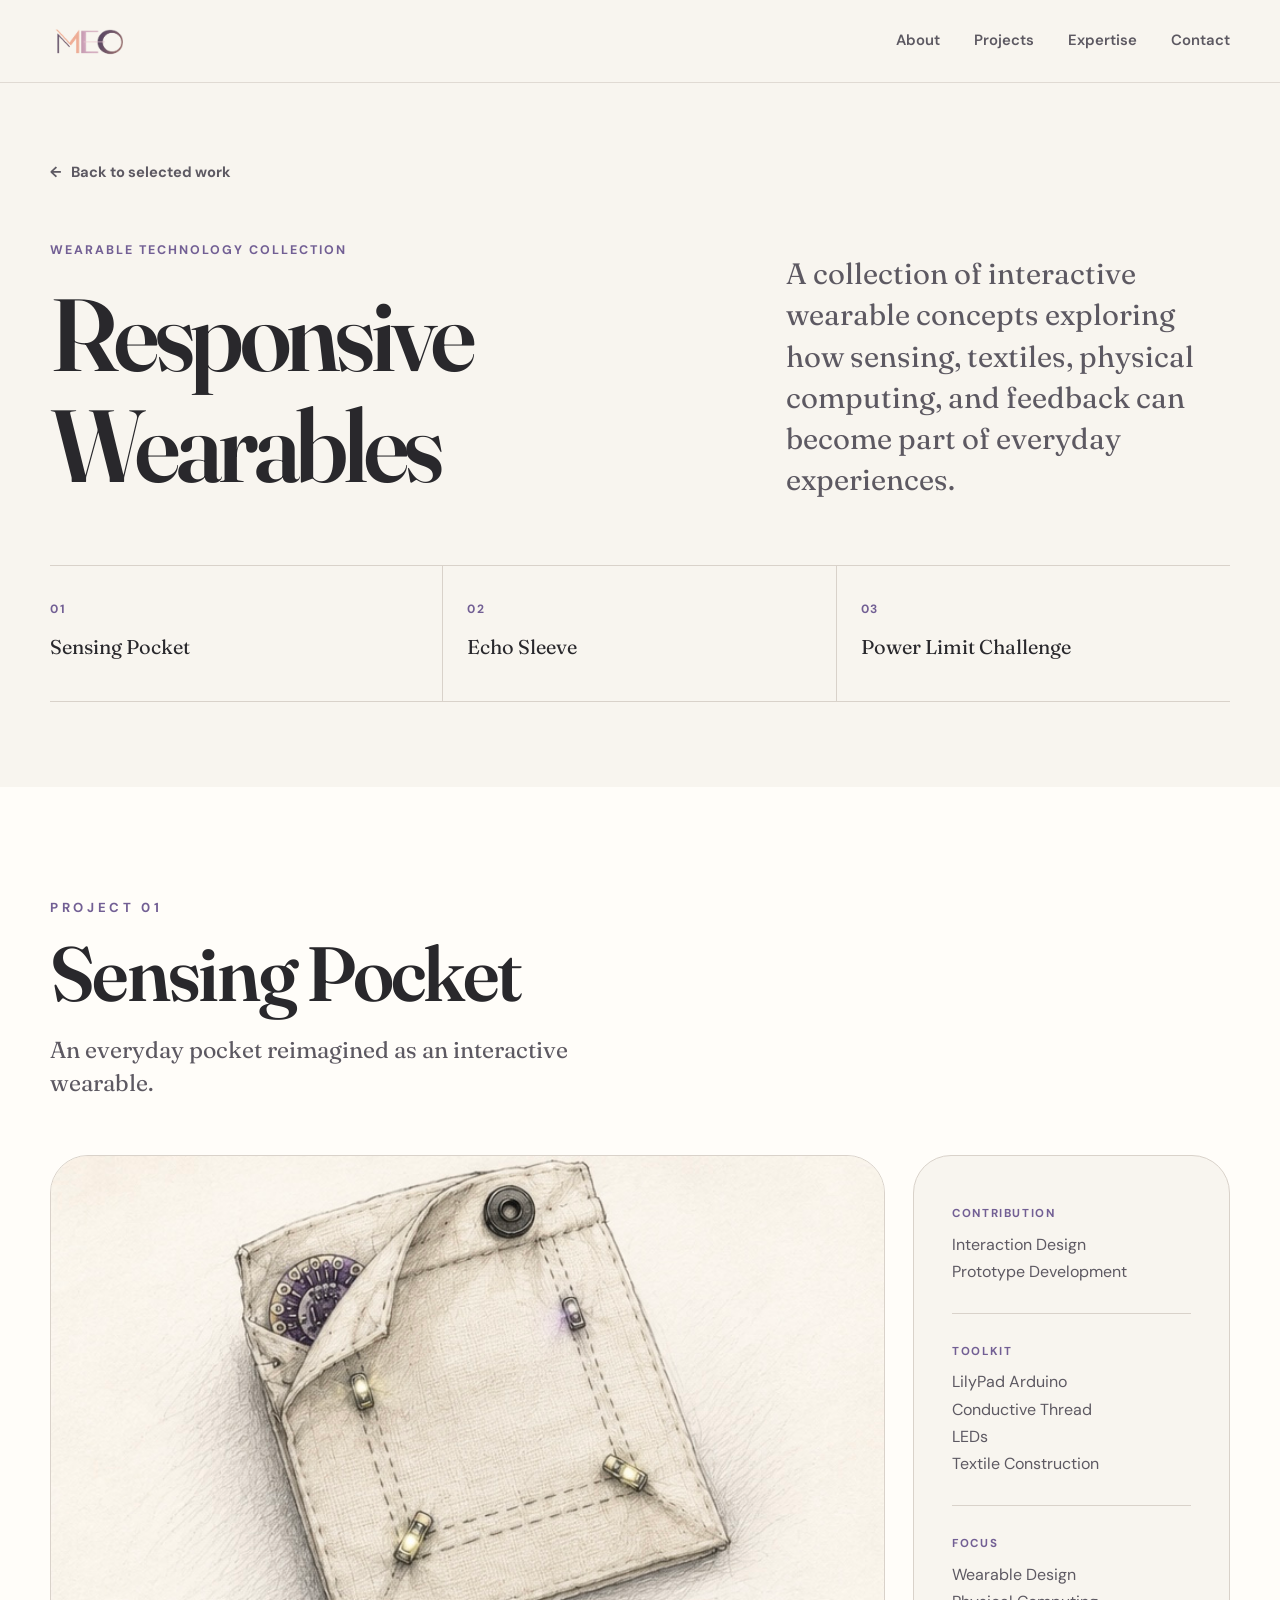
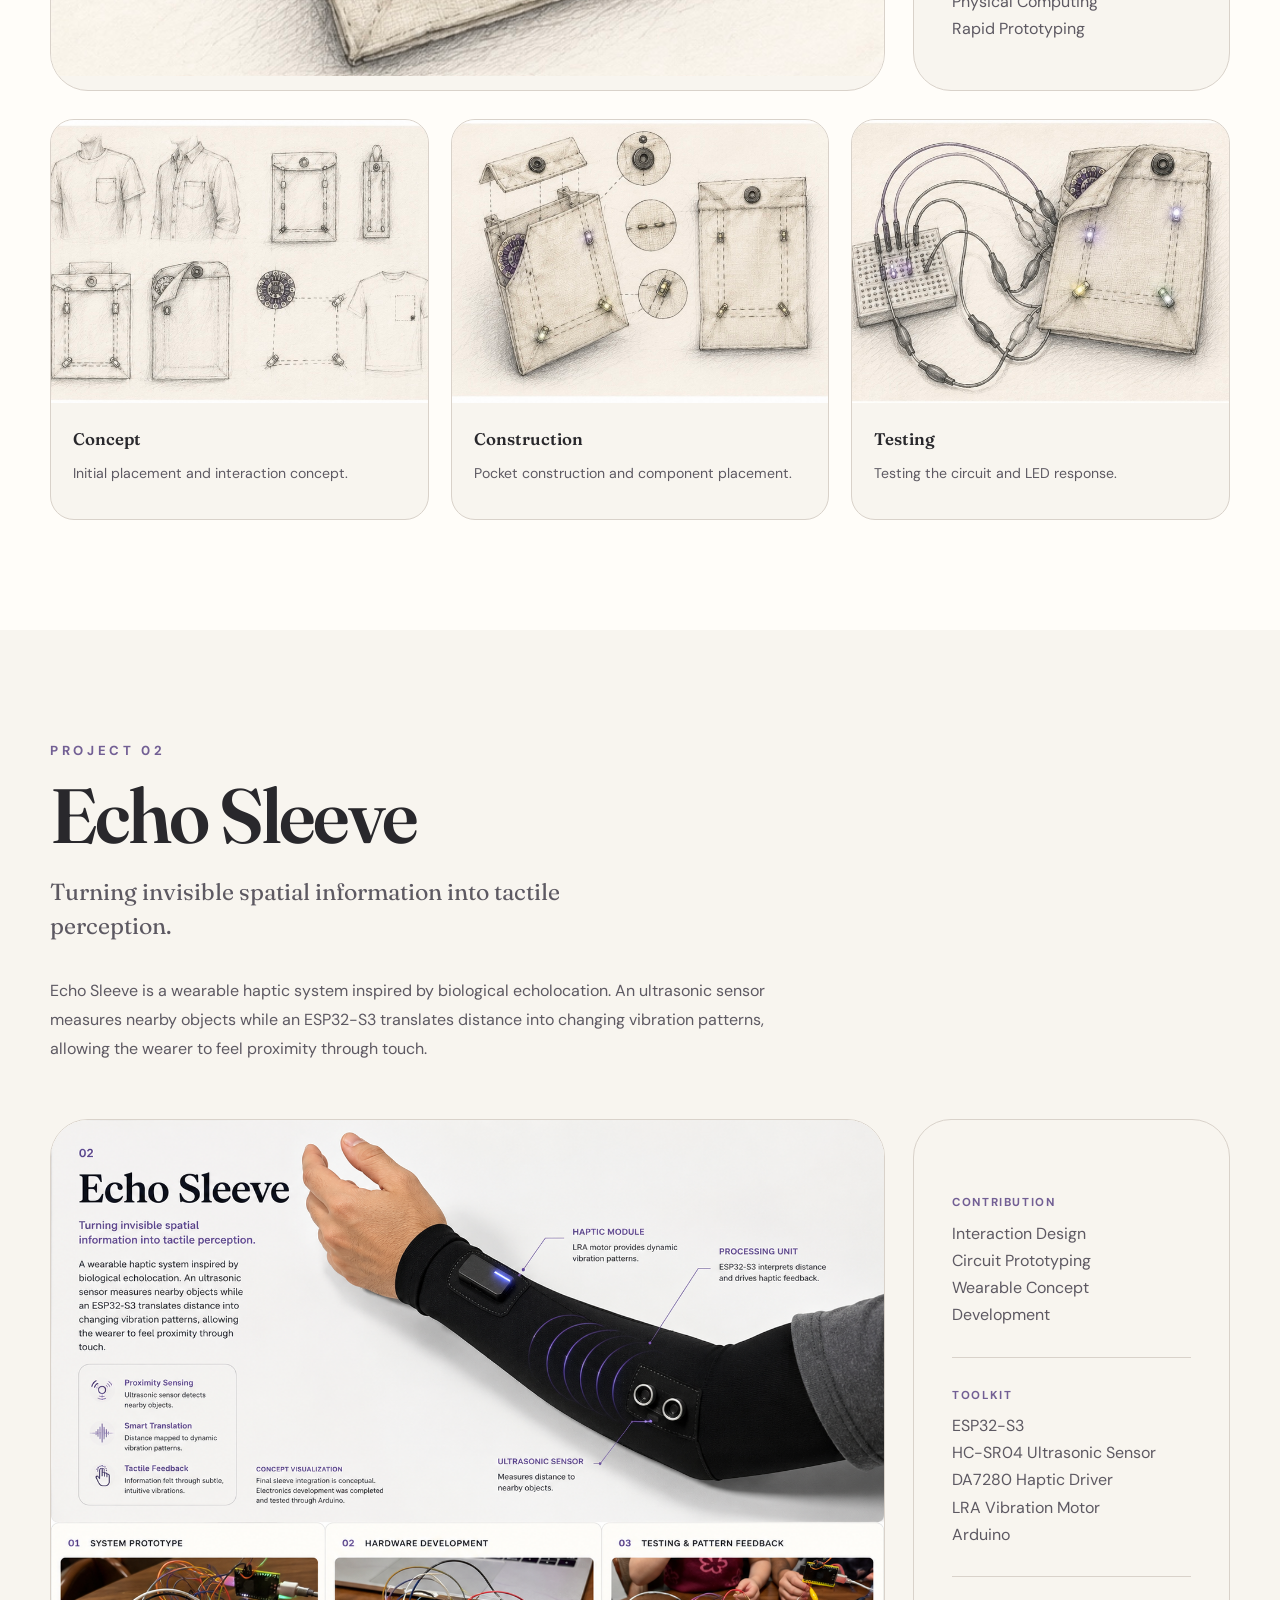
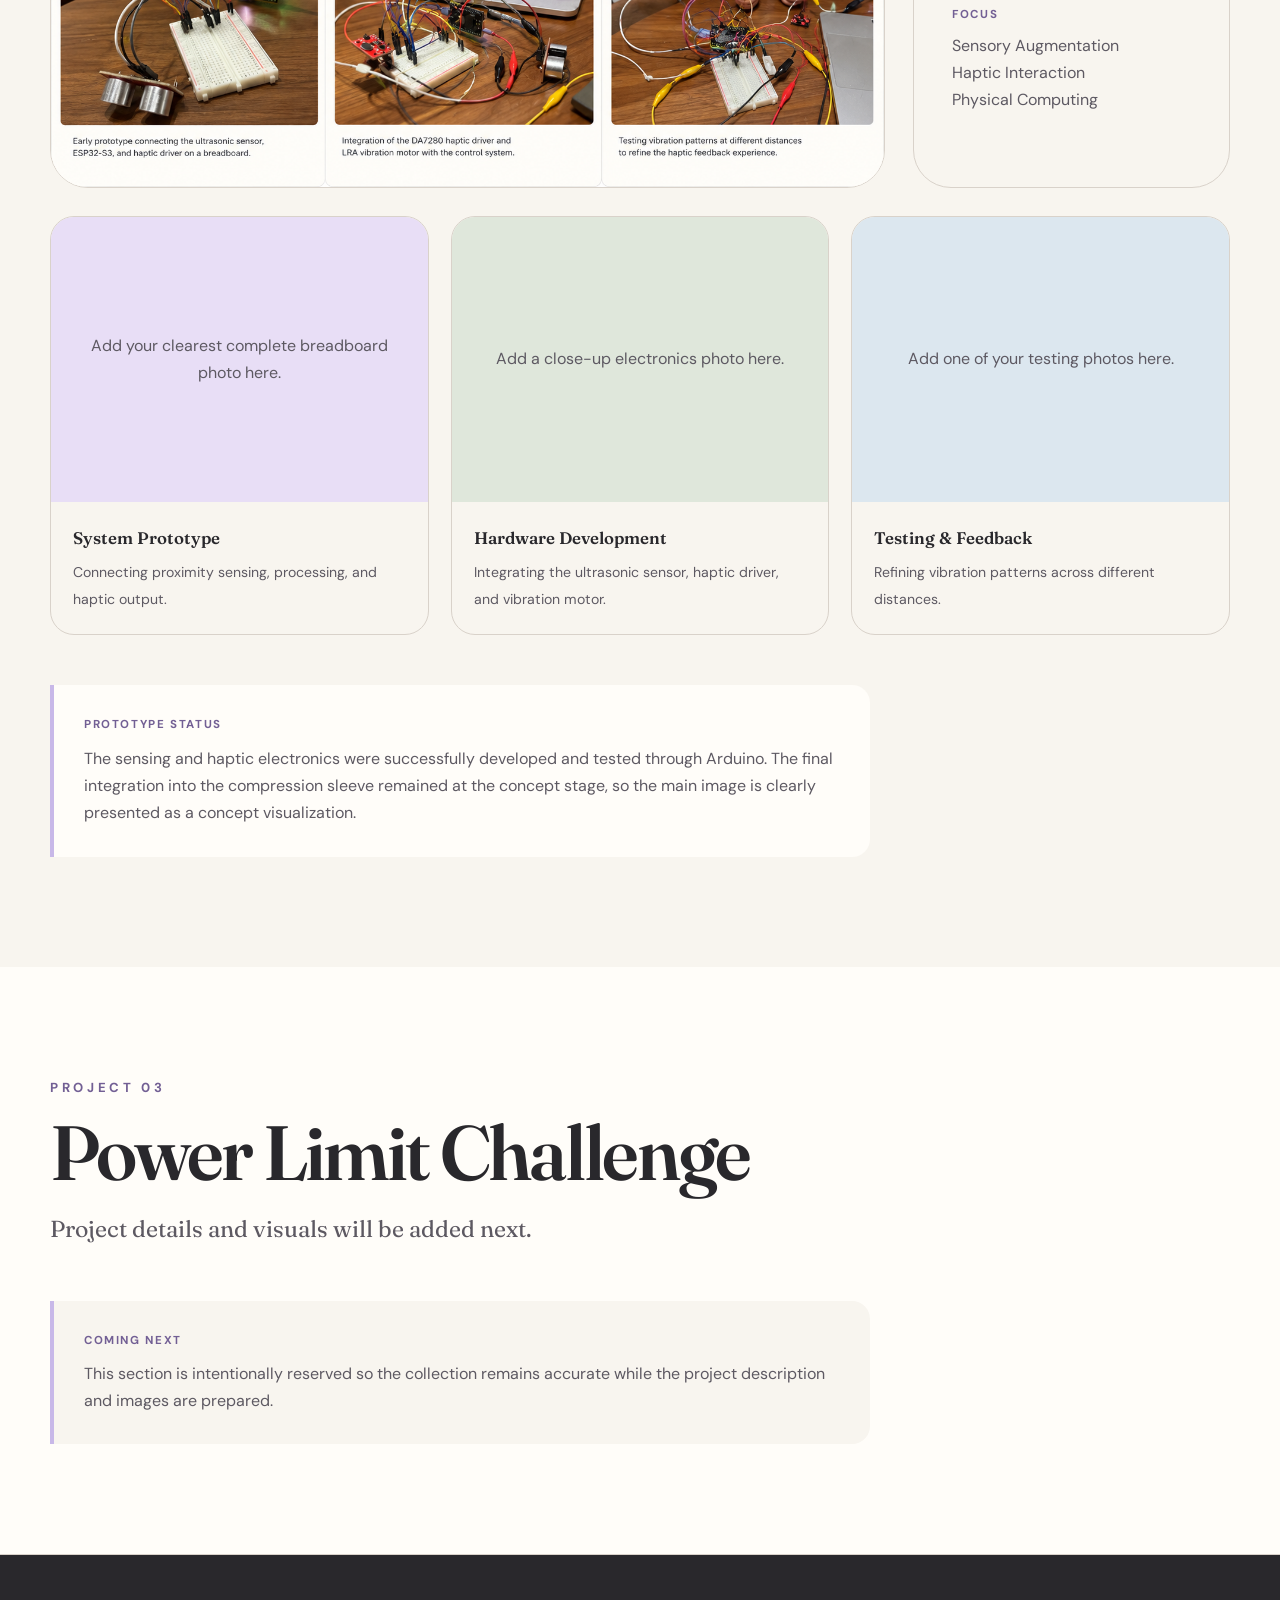
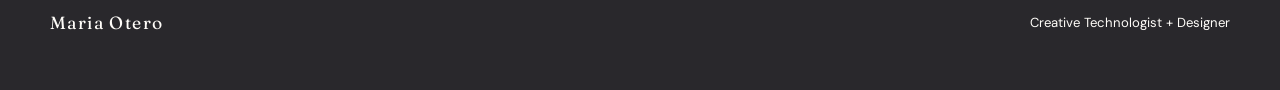
==== wearable-technology.html @ 553cb204 "wearable tech section-card progression" ====
<!DOCTYPE html>
<html lang="en">
<head>
  <meta charset="UTF-8">
  <meta name="viewport" content="width=device-width, initial-scale=1.0">
  <meta name="description" content="A collection of wearable technology projects by Maria Otero exploring textiles, sensory augmentation, haptic feedback, and physical computing.">
  <title>Wearable Technology | Maria Otero</title>
  <link rel="stylesheet" href="style.css">
</head>
<body class="wearable-page">
  <header class="site-header">
    <nav class="navigation container" aria-label="Main navigation">
      <a class="brand" href="index.html#home" aria-label="Return to Maria Otero homepage">
        <img src="assets/images/meo-logo.png" alt="Maria Otero logo" class="brand-logo">
      </a>
      <div class="nav-links">
        <a href="index.html#about">About</a>
        <a href="index.html#projects">Projects</a>
        <a href="index.html#expertise">Expertise</a>
        <a href="index.html#contact">Contact</a>
      </div>
    </nav>
  </header>

  <main>
    <section class="wearable-hero">
      <div class="container">
        <a class="case-back-link" href="index.html#projects"><span aria-hidden="true">←</span> Back to selected work</a>
        <div class="wearable-hero-grid">
          <div>
            <p class="case-project-type">Wearable Technology Collection</p>
            <h1>Responsive Wearables</h1>
          </div>
          <div class="wearable-hero-copy">
            <p>A collection of interactive wearable concepts exploring how sensing, textiles, physical computing, and feedback can become part of everyday experiences.</p>
          </div>
        </div>
        <div class="wearable-collection-summary">
          <article><span>01</span><p>Sensing Pocket</p></article>
          <article><span>02</span><p>Echo Sleeve</p></article>
          <article><span>03</span><p>Power Limit Challenge</p></article>
        </div>
      </div>
    </section>

    <section class="wearable-project-section wearable-project-light">
      <div class="container">
        <div class="wearable-project-heading">
          <div class="wearable-project-title">
            <p class="wearable-project-number">Project 01</p>
            <h2>Sensing Pocket</h2>
            <p class="wearable-project-tagline">An everyday pocket reimagined as an interactive wearable.</p>
          </div>
        </div>
        <div class="wearable-project-feature">
          <figure class="wearable-feature-image">
            <img src="assets/images/wearable/sensing-pocket-hero.jpg" alt="Illustration of the Sensing Pocket wearable prototype with embedded LEDs, conductive stitching, magnetic closure, and LilyPad electronics">
          </figure>
          <div class="wearable-feature-details">
            <div><p class="wearable-detail-label">Contribution</p><p>Interaction Design<br>Prototype Development</p></div>
            <div><p class="wearable-detail-label">Toolkit</p><p>LilyPad Arduino<br>Conductive Thread<br>LEDs<br>Textile Construction</p></div>
            <div><p class="wearable-detail-label">Focus</p><p>Wearable Design<br>Physical Computing<br>Rapid Prototyping</p></div>
          </div>
        </div>
        <div class="wearable-gallery">
          <figure class="wearable-gallery-card">
            <img src="assets/images/wearable/sensing-pocket-early-sketch.jpg" alt="Early sketches exploring pocket placement, component layout, and wearable positioning">
            <figcaption><strong>Concept</strong><span>Initial placement and interaction concept.</span></figcaption>
          </figure>
          <figure class="wearable-gallery-card">
            <img src="assets/images/wearable/sensing-pocket-fabric-prototype.jpg" alt="Fabric prototype showing pocket construction and component placement">
            <figcaption><strong>Construction</strong><span>Pocket construction and component placement.</span></figcaption>
          </figure>
          <figure class="wearable-gallery-card">
            <img src="assets/images/wearable/sensing-pocket-feedback-testing.jpg" alt="Sensing Pocket connected to a breadboard during LED feedback testing">
            <figcaption><strong>Testing</strong><span>Testing the circuit and LED response.</span></figcaption>
          </figure>
        </div>
      </div>
    </section>

    <section class="wearable-project-section">
      <div class="container">
        <div class="wearable-project-heading">
          <div class="wearable-project-title">
            <p class="wearable-project-number">Project 02</p>
            <h2>Echo Sleeve</h2>
            <p class="wearable-project-tagline">Turning invisible spatial information into tactile perception.</p>
          </div>
        </div>
        <div class="wearable-project-description">
          <p>Echo Sleeve is a wearable haptic system inspired by biological echolocation. An ultrasonic sensor measures nearby objects while an ESP32-S3 translates distance into changing vibration patterns, allowing the wearer to feel proximity through touch.</p>
        </div>
        <div class="wearable-project-feature">
          <figure class="wearable-feature-image wearable-feature-image-contain">
            <img src="assets/images/wearable/echo-sleeve-concept.png" alt="Concept visualization of the Echo Sleeve showing an ultrasonic sensor, processing unit, and haptic feedback module integrated into a black compression sleeve">
          </figure>
          <div class="wearable-feature-details">
            <div><p class="wearable-detail-label">Contribution</p><p>Interaction Design<br>Circuit Prototyping<br>Wearable Concept Development</p></div>
            <div><p class="wearable-detail-label">Toolkit</p><p>ESP32-S3<br>HC-SR04 Ultrasonic Sensor<br>DA7280 Haptic Driver<br>LRA Vibration Motor<br>Arduino</p></div>
            <div><p class="wearable-detail-label">Focus</p><p>Sensory Augmentation<br>Haptic Interaction<br>Physical Computing</p></div>
          </div>
        </div>
        <div class="wearable-gallery">
          <figure class="wearable-gallery-placeholder">
            <div><p>Add your clearest complete breadboard photo here.</p></div>
            <figcaption><strong>System Prototype</strong><span>Connecting proximity sensing, processing, and haptic output.</span></figcaption>
          </figure>
          <figure class="wearable-gallery-placeholder">
            <div><p>Add a close-up electronics photo here.</p></div>
            <figcaption><strong>Hardware Development</strong><span>Integrating the ultrasonic sensor, haptic driver, and vibration motor.</span></figcaption>
          </figure>
          <figure class="wearable-gallery-placeholder">
            <div><p>Add one of your testing photos here.</p></div>
            <figcaption><strong>Testing &amp; Feedback</strong><span>Refining vibration patterns across different distances.</span></figcaption>
          </figure>
        </div>
        <div class="wearable-project-note">
          <p class="wearable-detail-label">Prototype Status</p>
          <p>The sensing and haptic electronics were successfully developed and tested through Arduino. The final integration into the compression sleeve remained at the concept stage, so the main image is clearly presented as a concept visualization.</p>
        </div>
      </div>
    </section>

    <section class="wearable-project-section wearable-project-light">
      <div class="container">
        <div class="wearable-project-heading">
          <div class="wearable-project-title">
            <p class="wearable-project-number">Project 03</p>
            <h2>Power Limit Challenge</h2>
            <p class="wearable-project-tagline">Project details and visuals will be added next.</p>
          </div>
        </div>
        <div class="wearable-project-note">
          <p class="wearable-detail-label">Coming Next</p>
          <p>This section is intentionally reserved so the collection remains accurate while the project description and images are prepared.</p>
        </div>
      </div>
    </section>
  </main>

  <footer class="site-footer">
    <div class="footer-content container">
      <p class="footer-brand">Maria Otero</p>
      <p>Creative Technologist + Designer</p>
    </div>
  </footer>
</body>
</html>
---- style.css ----
/* -------------------------------------------------
   Google Fonts
-------------------------------------------------- */

@import url("https://fonts.googleapis.com/css2?family=DM+Sans:wght@400;500;600;700&family=Fraunces:opsz,wght@9..144,500;9..144,600;9..144,700&display=swap");


/* -------------------------------------------------
   Brand variables
-------------------------------------------------- */

:root {
  --cream: #f8f5ef;
  --cream-dark: #eee8df;
  --white: #fffdf9;

  --lavender: #c8b8e8;
  --lavender-light: #e8def6;
  --lavender-dark: #725f94;

  --terracotta: #d5a18c;
  --terracotta-light: #efd5ca;

  --sage: #aab9a2;
  --sage-light: #dfe7db;

  --blue: #abc0d3;
  --blue-light: #dce7ef;

  --mustard: #d8b46b;
  --mustard-light: #f1e1b9;

  --ink: #29282c;
  --ink-soft: #5d5962;
  --line: #d9d2ca;

  --heading-font: "Fraunces", Georgia, serif;
  --body-font: "DM Sans", Arial, sans-serif;

  --page-width: 1180px;
  --narrow-width: 850px;

  --radius-small: 14px;
  --radius-medium: 24px;
  --radius-large: 38px;

  --shadow-soft: 0 18px 50px rgba(63, 52, 74, 0.09);
  --transition: 180ms ease;
}


/* -------------------------------------------------
   Reset and global styles
-------------------------------------------------- */

* {
  box-sizing: border-box;
  margin: 0;
  padding: 0;
}

html {
  scroll-behavior: smooth;
}

body {
  background: var(--cream);
  color: var(--ink);
  font-family: var(--body-font);
  font-size: 16px;
  line-height: 1.7;
}

img,
svg {
  display: block;
  max-width: 100%;
}

a {
  color: inherit;
}

button,
a {
  -webkit-tap-highlight-color: transparent;
}

ul {
  list-style: none;
}

section {
  scroll-margin-top: 100px;
}

.container {
  width: min(calc(100% - 40px), var(--page-width));
  margin-inline: auto;
}

.narrow-container {
  max-width: var(--narrow-width);
}

.section {
  padding: 110px 0;
}

.section-label,
.eyebrow,
.card-eyebrow {
  color: var(--lavender-dark);
  font-size: 0.78rem;
  font-weight: 700;
  letter-spacing: 0.16em;
  text-transform: uppercase;
}

.section-heading {
  margin-bottom: 48px;
}

.contact h2 {
  max-width: 800px;
  margin-top: 12px;
}

h1,
h2,
h3 {
  font-family: var(--heading-font);
  font-weight: 600;
  line-height: 1.08;
}

h1 {
  max-width: 900px;
  font-size: clamp(3rem, 7vw, 6.7rem);
  letter-spacing: -0.045em;
}

h2 {
  font-size: clamp(2.2rem, 4.5vw, 4rem);
  letter-spacing: -0.035em;
}

h3 {
  font-size: clamp(1.55rem, 2.5vw, 2.2rem);
  letter-spacing: -0.02em;
}


/* -------------------------------------------------
   Navigation
-------------------------------------------------- */

.site-header {
  position: sticky;
  top: 0;
  z-index: 1000;
  border-bottom: 1px solid rgba(217, 210, 202, 0.75);
  background: rgba(248, 245, 239, 0.9);
  backdrop-filter: blur(14px);
}

.navigation {
  display: flex;
  min-height: 82px;
  align-items: center;
  justify-content: space-between;
}

.brand {
  display: inline-flex;
  align-items: center;
  gap: 8px;
  color: var(--ink);
  text-decoration: none;
}

.brand-logo {
  height: 48px;
  width: auto;
  display: block;
  transition: transform 0.25s ease;
}

.brand:hover .brand-logo {
  transform: scale(1.05);
}

.nav-links {
  display: flex;
  align-items: center;
  gap: 34px;
}

.nav-links a {
  position: relative;
  color: var(--ink-soft);
  font-size: 0.93rem;
  font-weight: 600;
  text-decoration: none;
}

.nav-links a::after {
  position: absolute;
  right: 0;
  bottom: -7px;
  left: 0;
  width: 0;
  height: 2px;
  margin: auto;
  background: var(--lavender-dark);
  content: "";
  transition: width var(--transition);
}

.nav-links a:hover,
.nav-links a:focus-visible {
  color: var(--ink);
}

.nav-links a:hover::after,
.nav-links a:focus-visible::after {
  width: 100%;
}


/* -------------------------------------------------
   Buttons and text links
-------------------------------------------------- */

.button {
  display: inline-flex;
  min-height: 52px;
  align-items: center;
  justify-content: center;
  border: 1px solid var(--ink);
  border-radius: 999px;
  padding: 12px 24px;
  font-size: 0.94rem;
  font-weight: 700;
  text-decoration: none;
  transition:
    transform var(--transition),
    background-color var(--transition),
    color var(--transition),
    box-shadow var(--transition);
}

.button:hover,
.button:focus-visible {
  transform: translateY(-3px);
}

.button-primary {
  background: var(--ink);
  color: var(--white);
}

.button-primary:hover,
.button-primary:focus-visible {
  box-shadow: 0 12px 28px rgba(41, 40, 44, 0.2);
}

.button-secondary {
  background: transparent;
  color: var(--ink);
}

.button-secondary:hover,
.button-secondary:focus-visible {
  background: var(--white);
}

.text-link {
  display: inline-flex;
  align-items: center;
  gap: 9px;
  margin-top: 22px;
  color: var(--ink);
  font-size: 0.94rem;
  font-weight: 700;
  text-decoration: none;
}

.text-link span {
  transition: transform var(--transition);
}

.text-link:hover span,
.text-link:focus-visible span {
  transform: translateX(5px);
}


/* -------------------------------------------------
   Hero
-------------------------------------------------- */

.hero {
  min-height: calc(100vh - 82px);
  display: flex;
  align-items: center;
  overflow: hidden;
}

.hero-layout {
  display: grid;
  align-items: center;
  gap: 65px;
  grid-template-columns: minmax(0, 1.3fr) minmax(320px, 0.7fr);
}

.hero-content {
  position: relative;
  z-index: 2;
}

.hero-content .eyebrow {
  margin-bottom: 20px;
}

.hero-tagline {
  max-width: 710px;
  margin-top: 30px;
  font-family: var(--heading-font);
  font-size: clamp(1.45rem, 2.6vw, 2.2rem);
  line-height: 1.32;
}

.hero-description {
  max-width: 670px;
  margin-top: 22px;
  color: var(--ink-soft);
  font-size: 1.06rem;
}

.hero-buttons {
  display: flex;
  flex-wrap: wrap;
  gap: 14px;
  margin-top: 36px;
}

.hero-art {
  position: relative;
  min-height: 520px;
}

.hero-shape {
  position: absolute;
  border-radius: 50%;
}

.hero-shape-one {
  top: 15px;
  right: -70px;
  width: 360px;
  height: 410px;
  border-radius: 45% 55% 60% 40% / 45% 38% 62% 55%;
  background: var(--lavender-light);
  transform: rotate(10deg);
}

.hero-shape-two {
  right: 140px;
  bottom: 25px;
  width: 190px;
  height: 190px;
  background: var(--terracotta-light);
}

.hero-portrait-placeholder {
  position: absolute;
  top: 95px;
  right: 35px;
  display: flex;
  width: 300px;
  height: 350px;
  flex-direction: column;
  align-items: center;
  justify-content: center;
  border: 1px solid rgba(114, 95, 148, 0.28);
  border-radius: 48% 52% 43% 57% / 50% 43% 57% 50%;
  background: rgba(255, 253, 249, 0.68);
  box-shadow: var(--shadow-soft);
  text-align: center;
  transform: rotate(-3deg);
}

.hero-portrait-placeholder span {
  font-family: var(--heading-font);
  font-size: 4.6rem;
  line-height: 1;
}

.hero-portrait-placeholder p {
  margin-top: 18px;
  color: var(--ink-soft);
  font-size: 0.78rem;
  font-weight: 700;
  letter-spacing: 0.12em;
  line-height: 1.5;
  text-transform: uppercase;
}

.hero-doodle {
  position: absolute;
  right: 180px;
  bottom: 0;
  width: 180px;
  color: var(--lavender-dark);
  transform: rotate(-8deg);
}

/* -------------------------------------------------
   About
-------------------------------------------------- */

.about {
  background: var(--white);
}

.about-introduction {
  margin-top: 18px;
  padding-left: 28px;
  border-left: 3px solid var(--lavender);
}

.about-introduction p {
  font-family: var(--heading-font);
  font-size: clamp(1.5rem, 3vw, 2.25rem);
  line-height: 1.35;
}

.about-copy {
  display: grid;
  gap: 24px;
  margin-top: 32px;
  color: var(--ink-soft);
  font-size: 1.03rem;
}


/* -------------------------------------------------
   Education
-------------------------------------------------- */

.education-list {
  display: grid;
  gap: 28px;
}

.education-card {
  display: grid;
  overflow: hidden;
  border: 1px solid var(--line);
  border-radius: var(--radius-large);
  background: var(--white);
  box-shadow: var(--shadow-soft);
  grid-template-columns: 0.9fr 1.1fr;
}

.education-main,
.education-description {
  padding: clamp(34px, 5vw, 64px);
}

.education-main {
  background: var(--lavender-light);
}

.education-card-secondary .education-main {
  background: var(--blue-light);
}

.education-main h3 {
  margin-top: 12px;
  font-size: clamp(2.2rem, 4vw, 3.5rem);
}

.school-name {
  margin-top: 26px;
  font-weight: 700;
}

.college-name {
  margin-top: 4px;
  color: var(--ink-soft);
}

.education-grade {
  display: inline-flex;
  margin-top: 22px;
  border: 1px solid rgba(41, 40, 44, 0.16);
  border-radius: 999px;
  background: rgba(255, 253, 249, 0.65);
  padding: 7px 14px;
  font-size: 0.82rem;
  font-weight: 700;
}

.education-description {
  display: flex;
  flex-direction: column;
  justify-content: center;
  gap: 20px;
  color: var(--ink-soft);
  font-size: 1.03rem;
}



/* -------------------------------------------------
   Projects
-------------------------------------------------- */

.projects {
  background: var(--white);
}

.featured-project {
  display: grid;
  overflow: hidden;
  border-radius: var(--radius-large);
  background: var(--cream);
  box-shadow: var(--shadow-soft);
  grid-template-columns: 1.1fr 0.9fr;
}

.featured-project-visual {
  position: relative;
  display: flex;
  min-height: 510px;
  align-items: center;
  justify-content: center;
  overflow: hidden;
  background: var(--sage-light);
}

.pawpulse-device {
  position: relative;
  z-index: 2;
  display: flex;
  width: 190px;
  height: 235px;
  align-items: center;
  justify-content: center;
  border-radius: 38px;
  background: var(--ink);
  box-shadow: 0 30px 50px rgba(41, 40, 44, 0.28);
  color: var(--white);
  transform: rotate(-7deg);
}

.pawpulse-device p {
  font-family: var(--heading-font);
  font-size: 1.65rem;
}

.device-light {
  position: absolute;
  top: 24px;
  right: 25px;
  width: 11px;
  height: 11px;
  border-radius: 50%;
  background: var(--sage);
  box-shadow: 0 0 13px rgba(170, 185, 162, 0.8);
}

.signal-line {
  position: absolute;
  bottom: 42px;
  left: 0;
  width: 100%;
  color: rgba(72, 94, 67, 0.48);
}

.featured-project-content {
  display: flex;
  flex-direction: column;
  justify-content: center;
  padding: clamp(36px, 6vw, 72px);
}

.featured-project-content h3 {
  margin-top: 13px;
  font-size: clamp(3rem, 5vw, 5rem);
}

.featured-project-content > p:not(.card-eyebrow) {
  margin-top: 25px;
  color: var(--ink-soft);
}

.project-tags {
  display: flex;
  flex-wrap: wrap;
  gap: 9px;
  margin-top: 25px;
}

.project-tags span {
  border: 1px solid var(--line);
  border-radius: 999px;
  background: var(--white);
  padding: 7px 12px;
  font-size: 0.76rem;
  font-weight: 600;
}

.project-grid {
  display: grid;
  gap: 24px;
  margin-top: 28px;
  grid-template-columns: repeat(3, minmax(0, 1fr));
}

.project-card {
  overflow: hidden;
  border: 1px solid var(--line);
  border-radius: var(--radius-medium);
  background: var(--cream);
  transition:
    transform var(--transition),
    box-shadow var(--transition);
}

.project-card:hover {
  transform: translateY(-6px);
  box-shadow: var(--shadow-soft);
}

.project-visual {
  position: relative;
  min-height: 270px;
  overflow: hidden;
}

.project-card-content {
  padding: 30px;
}

.project-card-content h3 {
  margin-top: 9px;
}

.project-card-content > p:not(.card-eyebrow) {
  margin-top: 16px;
  color: var(--ink-soft);
  font-size: 0.94rem;
}


/* -------------------------------------------------
   Motion project visual
-------------------------------------------------- */

.motion-visual {
  background: var(--terracotta-light);
}

.motion-sun {
  position: absolute;
  top: 42px;
  right: 54px;
  width: 72px;
  height: 72px;
  border-radius: 50%;
  background: var(--mustard);
}

.motion-volcano {
  position: absolute;
  right: 70px;
  bottom: 48px;
  width: 0;
  height: 0;
  border-right: 85px solid transparent;
  border-bottom: 145px solid var(--terracotta);
  border-left: 85px solid transparent;
}

.motion-wave {
  position: absolute;
  right: -30px;
  left: -30px;
  height: 90px;
  border-radius: 50%;
}

.wave-one {
  bottom: -35px;
  background: var(--blue);
  transform: rotate(3deg);
}

.wave-two {
  bottom: -58px;
  background: var(--blue-light);
  transform: rotate(-4deg);
}


/* -------------------------------------------------
   EchoBand project visual
-------------------------------------------------- */

.echoband-visual {
  display: flex;
  align-items: center;
  justify-content: center;
  background: var(--blue-light);
}

.wristband {
  position: relative;
  z-index: 2;
  display: flex;
  width: 95px;
  height: 215px;
  align-items: center;
  justify-content: center;
  border: 20px solid var(--ink);
  border-radius: 50px;
  transform: rotate(12deg);
}

.wristband-screen {
  display: flex;
  width: 72px;
  height: 92px;
  align-items: center;
  justify-content: center;
  border-radius: 17px;
  background: var(--lavender);
  font-size: 0.72rem;
  font-weight: 700;
}

.echo {
  position: absolute;
  border: 2px solid var(--lavender-dark);
  border-left: 0;
  border-radius: 0 100px 100px 0;
}

.echo-one {
  right: 62px;
  width: 45px;
  height: 80px;
}

.echo-two {
  right: 39px;
  width: 75px;
  height: 125px;
}

.echo-three {
  right: 17px;
  width: 105px;
  height: 170px;
}


/* -------------------------------------------------
   Interaction project visual
-------------------------------------------------- */

.interaction-visual {
  display: flex;
  align-items: center;
  justify-content: center;
  background: var(--mustard-light);
}

.browser-window {
  width: 78%;
  overflow: hidden;
  border: 1px solid rgba(41, 40, 44, 0.18);
  border-radius: 15px;
  background: var(--white);
  box-shadow: var(--shadow-soft);
}

.browser-bar {
  display: flex;
  gap: 6px;
  padding: 12px;
  background: var(--cream-dark);
}

.browser-bar span {
  width: 8px;
  height: 8px;
  border-radius: 50%;
  background: var(--terracotta);
}

.browser-content {
  display: flex;
  min-height: 150px;
  align-items: center;
  justify-content: center;
}

.volume-control {
  position: relative;
  width: 72%;
  height: 8px;
  border-radius: 999px;
  background: var(--ink);
}

.volume-dot {
  position: absolute;
  top: 50%;
  right: 12%;
  width: 25px;
  height: 25px;
  border: 5px solid var(--white);
  border-radius: 50%;
  background: var(--lavender-dark);
  box-shadow: 0 4px 12px rgba(41, 40, 44, 0.2);
  transform: translateY(-50%);
}

/* -------------------------------------------------
   Expertise
-------------------------------------------------- */

.skills-grid {
  display: grid;
  gap: 18px;
  grid-template-columns: repeat(4, minmax(0, 1fr));
}

.skill-card {
  display: flex;
  flex-direction: column;

  min-height: 430px;

  border: 1px solid var(--line);
  border-radius: var(--radius-medium);

  padding: 32px;

  background: var(--white);

  transition:
    transform var(--transition),
    box-shadow var(--transition);
}

.skill-card:hover {
  transform: translateY(-6px);
  box-shadow: var(--shadow-soft);
}

.skill-card:nth-child(1) {
  background: var(--lavender-light);
}

.skill-card:nth-child(2) {
  background: var(--sage-light);
}

.skill-card:nth-child(3) {
  background: var(--blue-light);
}

.skill-card:nth-child(4) {
  background: var(--terracotta-light);
}

.skill-number {
  color: var(--ink-soft);
  font-size: 0.8rem;
  font-weight: 700;
  letter-spacing: 0.15em;
}

.skill-card h3 {
  margin-top: 18px;
}

.skill-description {
  margin-top: 14px;
  min-height: 72px;

  color: var(--ink-soft);

  font-size: 0.92rem;
  line-height: 1.6;
}

.skill-card ul {
  display: grid;
  gap: 12px;

  margin-top: 26px;
}

.skill-card li {
  padding-bottom: 12px;

  border-bottom: 1px solid rgba(41, 40, 44, 0.13);

  font-size: 0.92rem;
  line-height: 1.5;
}


/* -------------------------------------------------
   Contact
-------------------------------------------------- */

.contact {
  background: var(--lavender-light);
  text-align: center;
}

.contact-container {
  max-width: 850px;
}

.contact-description {
  max-width: 650px;
  margin: 25px auto 0;
  color: var(--ink-soft);
  font-size: 1.03rem;
}

.contact-buttons {
  display: flex;
  flex-wrap: wrap;
  justify-content: center;
  gap: 14px;
  margin-top: 35px;
}


/* -------------------------------------------------
   Footer
-------------------------------------------------- */

.site-footer {
  border-top: 1px solid var(--line);
  background: var(--ink);
  color: var(--white);
}

.footer-content {
  display: flex;
  min-height: 135px;
  align-items: center;
  justify-content: space-between;
  gap: 25px;
  font-size: 0.82rem;
}

.footer-brand {
  display: inline-flex;
  align-items: center;
  gap: 8px;
  font-family: var(--heading-font);
  font-size: 1.1rem;
  letter-spacing: 0.08em;
}


/* -------------------------------------------------
   Tablet
-------------------------------------------------- */

@media (max-width: 950px) {
  .section {
    padding: 90px 0;
  }

  .hero {
    min-height: auto;
  }

  .hero-layout {
    grid-template-columns: 1fr;
  }

  .hero-art {
    min-height: 430px;
    max-width: 520px;
    width: 100%;
    margin-inline: auto;
  }

  .hero-portrait-placeholder {
    right: 80px;
  }

  .education-card {
    grid-template-columns: 1fr;
  }


  .featured-project {
    grid-template-columns: 1fr;
  }

  .featured-project-visual {
    min-height: 420px;
  }

  .project-grid {
    grid-template-columns: repeat(2, minmax(0, 1fr));
  }

  .project-card:last-child {
    grid-column: 1 / -1;
  }

  .skills-grid {
    grid-template-columns: repeat(2, minmax(0, 1fr));
  }
}


/* -------------------------------------------------
   Mobile
-------------------------------------------------- */

@media (max-width: 650px) {
  .container {
    width: min(calc(100% - 28px), var(--page-width));
  }

  .section {
    padding: 75px 0;
  }

  .navigation {
    min-height: auto;
    flex-direction: column;
    gap: 16px;
    padding: 18px 0;
  }

  .nav-links {
    width: 100%;
    justify-content: space-between;
    gap: 12px;
  }

  .nav-links a {
    font-size: 0.82rem;
  }

  h1 {
    font-size: clamp(2.7rem, 14vw, 4.7rem);
  }

  .hero {
    padding-top: 75px;
  }

  .hero-tagline {
    font-size: 1.45rem;
  }

  .hero-buttons,
  .contact-buttons {
    flex-direction: column;
  }

  .button {
    width: 100%;
  }

  .hero-art {
    min-height: 350px;
  }

  .hero-shape-one {
    right: -45px;
    width: 280px;
    height: 320px;
  }

  .hero-shape-two {
    right: auto;
    bottom: 15px;
    left: 5px;
    width: 145px;
    height: 145px;
  }

  .hero-portrait-placeholder {
    top: 40px;
    right: 20px;
    width: 245px;
    height: 285px;
  }

  .hero-portrait-placeholder span {
    font-size: 3.7rem;
  }

  .hero-doodle {
    right: 120px;
    bottom: -10px;
    width: 145px;
  }

  .section-heading {
    margin-bottom: 72px;
  }

  .education-main,
  .education-description,
  .featured-project-content {
    padding: 32px 25px;
  }

  .project-grid,
  .skills-grid {
    grid-template-columns: 1fr;
  }

  .project-card:last-child {
    grid-column: auto;
  }

  .featured-project-visual {
    min-height: 350px;
  }

  .skill-card {
    min-height: auto;
  }

  .footer-content {
    flex-direction: column;
    justify-content: center;
    padding: 35px 0;
    text-align: center;
  }
}


/* -------------------------------------------------
   Reduced motion accessibility
-------------------------------------------------- */

@media (prefers-reduced-motion: reduce) {
  html {
    scroll-behavior: auto;
  }

  *,
  *::before,
  *::after {
    transition-duration: 0.01ms !important;
  }
}

/* Portrait inside the hero artwork */

.hero-portrait-group {
  position: absolute;
  inset: 0;
  z-index: 3;

  display: flex;
  flex-direction: column;
  align-items: center;
  justify-content: center;
}

.hero-portrait-placeholder {
  position: static !important;
  inset: auto !important;
  transform: none !important;

  width: 340px;
  height: 340px;

  display: flex;
  align-items: center;
  justify-content: center;

  overflow: hidden;
  border-radius: 50%;
}

.hero-portrait {
  position: static !important;
  width: 95%;
  height: 95%;
  object-fit: contain;
  display: block;
}

.hero-portrait-name {
  position: static !important;
  transform: none !important;

  margin: 0.75rem 0 0;
  font-size: 1rem;
  font-weight: 700;
  letter-spacing: 0.18em;
  line-height: 1.2;
  text-align: center;
  text-transform: uppercase;
}

/* ==========================================
   Header Logo
========================================== */

.brand {
  display: flex;
  align-items: center;
  text-decoration: none;
}

.brand-logo {
  height: 48px;
  width: auto;
  display: block;
  transition: transform 0.25s ease;
}

.brand:hover .brand-logo {
  transform: scale(1.05);
}

/* ==================================================
   PAWPULSE CASE STUDY
   ================================================== */

.case-study-page {
  background: var(--cream);
  color: var(--ink);
}

.case-study-page section[id] {
  scroll-margin-top: 155px;
}

.case-study-header {
  background: rgba(248, 245, 239, 0.94);
}

.case-hero {
  padding: 85px 0 75px;
}

.case-back-link {
  display: inline-flex;
  align-items: center;
  gap: 10px;
  margin-bottom: 55px;
  color: var(--ink-soft);
  font-size: 0.92rem;
  font-weight: 700;
  text-decoration: none;
  transition: color var(--transition), transform var(--transition);
}

.case-back-link:hover,
.case-back-link:focus-visible {
  color: var(--ink);
  transform: translateX(-4px);
}

.case-hero-grid {
  display: grid;
  grid-template-columns: minmax(0, 1.3fr) minmax(280px, 0.7fr);
  gap: 75px;
  align-items: end;
}

.case-project-type {
  margin-bottom: 18px;
  color: var(--lavender-dark);
  font-size: 0.78rem;
  font-weight: 700;
  letter-spacing: 0.16em;
  text-transform: uppercase;
}

.case-hero h1 {
  max-width: none;
  font-size: clamp(4.8rem, 10vw, 8.5rem);
  line-height: 0.9;
  letter-spacing: -0.065em;
}

.case-hero-summary {
  max-width: 850px;
  margin-top: 30px;
  font-family: var(--heading-font);
  font-size: clamp(1.45rem, 2.7vw, 2.45rem);
  line-height: 1.25;
  letter-spacing: -0.025em;
}

.case-hero-introduction p {
  color: var(--ink-soft);
  font-size: 1rem;
  line-height: 1.75;
}

.case-meta-grid {
  display: grid;
  grid-template-columns: repeat(4, minmax(0, 1fr));
  margin-top: 65px;
  padding: 28px 0;
  border-top: 1px solid var(--line);
  border-bottom: 1px solid var(--line);
}

.case-meta-item {
  padding: 0 25px;
  border-right: 1px solid var(--line);
}

.case-meta-item:first-child { padding-left: 0; }
.case-meta-item:last-child { padding-right: 0; border-right: 0; }

.case-meta-label {
  margin-bottom: 8px;
  color: var(--lavender-dark);
  font-size: 0.74rem;
  font-weight: 700;
  letter-spacing: 0.12em;
  text-transform: uppercase;
}

.case-meta-item > p:last-child {
  font-size: 0.9rem;
  line-height: 1.5;
}

.case-hero-media,
.case-wide-media,
.case-photo-grid figure,
.case-final-grid figure,
.case-ecg-block figure,
.case-video-card {
  margin: 0;
}

.case-hero-media,
.case-wide-media {
  margin-top: 55px;
}

.case-wide-media-first {
  margin-top: 0;
  margin-bottom: 30px;
}

.case-hero-media img,
.case-wide-media img,
.case-photo-grid img,
.case-process-card > img,
.case-final-grid img,
.case-ecg-block img,
.case-video-card video {
  display: block;
  width: 100%;
  max-width: 100%;
  object-fit: contain;
  object-position: center;
  border-radius: var(--radius-medium);
  background: #efece6;
}

.case-hero-media img {
  height: auto;
  max-height: 760px;
}

.case-wide-media img {
  height: auto;
  max-height: 850px;
}

.case-photo-grid img {
  height: 390px;
  padding: 10px;
}

.case-process-card > img {
  height: 320px;
  padding: 10px;
  border-radius: 0;
  border-bottom: 1px solid var(--line);
}

.case-final-grid img {
  height: 520px;
  padding: 10px;
}

.case-final-primary img {
  height: 700px;
}

.case-ecg-block img {
  height: auto;
  max-height: 620px;
  padding: 10px;
}

.case-video-card video {
  height: 480px;
  background: #111;
}

.case-hero-media figcaption,
.case-wide-media figcaption,
.case-photo-grid figcaption,
.case-final-grid figcaption,
.case-ecg-block figcaption,
.case-video-card figcaption {
  margin-top: 12px;
  color: var(--ink-soft);
  font-size: 0.82rem;
  line-height: 1.5;
}

.case-section-navigation {
  position: sticky;
  top: 82px;
  z-index: 900;
  border-top: 1px solid rgba(217, 210, 202, 0.8);
  border-bottom: 1px solid rgba(217, 210, 202, 0.8);
  background: rgba(248, 245, 239, 0.94);
  backdrop-filter: blur(14px);
  -webkit-backdrop-filter: blur(14px);
}

.case-section-navigation-inner {
  display: flex;
  gap: 34px;
  overflow-x: auto;
  scrollbar-width: none;
}

.case-section-navigation-inner::-webkit-scrollbar { display: none; }

.case-section-navigation a {
  flex: 0 0 auto;
  padding: 16px 0;
  color: var(--ink-soft);
  font-size: 0.83rem;
  font-weight: 700;
  text-decoration: none;
}

.case-section-navigation a:hover,
.case-section-navigation a:focus-visible {
  color: var(--lavender-dark);
}

.case-section {
  padding: 95px 0;
}

.case-section-muted {
  background: var(--white);
}

.case-section-grid {
  display: grid;
  grid-template-columns: minmax(270px, 0.85fr) minmax(0, 1.15fr);
  gap: 90px;
  align-items: start;
}

.case-section-heading h2,
.case-section-intro h2 {
  max-width: 900px;
  margin-top: 13px;
  font-size: clamp(2.35rem, 4.5vw, 4rem);
  line-height: 1.05;
  letter-spacing: -0.04em;
}

.case-section-content {
  max-width: 690px;
}

.case-section-content > p {
  margin-bottom: 20px;
  color: var(--ink-soft);
  font-size: 1.02rem;
  line-height: 1.75;
}

.case-section-content > p:last-child { margin-bottom: 0; }

.case-section-content .case-lead {
  margin-bottom: 26px;
  color: var(--ink);
  font-family: var(--heading-font);
  font-size: clamp(1.35rem, 2.1vw, 1.75rem);
  line-height: 1.4;
}

.case-section-intro {
  max-width: 900px;
  margin-bottom: 55px;
}

.case-section-intro > p:last-child {
  max-width: 680px;
  margin-top: 22px;
  color: var(--ink-soft);
  font-size: 1.02rem;
  line-height: 1.75;
}

.case-photo-grid {
  display: grid;
  gap: 22px;
  margin-top: 45px;
}

.case-photo-grid-three {
  grid-template-columns: repeat(3, minmax(0, 1fr));
}

.case-compact-points {
  display: grid;
  grid-template-columns: repeat(3, minmax(0, 1fr));
  gap: 20px;
  margin-top: 45px;
}

.case-compact-points article {
  min-height: 220px;
  padding: 30px;
  border: 1px solid var(--line);
  border-radius: var(--radius-medium);
  background: var(--cream);
}

.case-feature-number,
.case-process-number {
  color: var(--lavender-dark);
  font-size: 0.76rem;
  font-weight: 700;
  letter-spacing: 0.12em;
}

.case-compact-points .case-feature-number,
.case-process-card .case-process-number,
.case-solution-features .case-feature-number {
  margin-bottom: 30px;
}

.case-compact-points h3,
.case-process-card h3,
.case-solution-features h3 {
  margin-bottom: 14px;
}

.case-compact-points p:last-child,
.case-process-card p:last-child,
.case-solution-features p:last-child {
  color: var(--ink-soft);
  font-size: 0.94rem;
  line-height: 1.65;
}

.case-key-insight {
  display: grid;
  grid-template-columns: 150px minmax(0, 1fr);
  gap: 55px;
  margin-top: 45px;
  padding: 40px;
  border-radius: var(--radius-medium);
  background: var(--ink);
  color: var(--white);
}

.case-key-insight-label {
  padding-top: 4px;
  color: rgba(255, 253, 249, 0.62);
  font-size: 0.74rem;
  font-weight: 700;
  letter-spacing: 0.13em;
  text-transform: uppercase;
}

.case-key-insight > p:last-child {
  font-family: var(--heading-font);
  font-size: clamp(1.35rem, 2.4vw, 2.05rem);
  line-height: 1.4;
}

.case-process-grid {
  display: grid;
  grid-template-columns: repeat(3, minmax(0, 1fr));
  gap: 22px;
}

.case-process-card {
  overflow: hidden;
  border: 1px solid var(--line);
  border-radius: var(--radius-medium);
  background: var(--cream);
}

.case-process-card > div {
  padding: 28px;
}

.case-metric-grid {
  display: grid;
  grid-template-columns: repeat(3, minmax(0, 1fr));
  gap: 18px;
  margin-top: 50px;
}

.case-metric-grid article {
  padding: 30px;
  border: 1px solid var(--line);
  border-radius: var(--radius-medium);
  background: var(--white);
}

.case-metric-grid strong,
.case-metric-grid span {
  display: block;
}

.case-metric-grid strong {
  font-family: var(--heading-font);
  font-size: 1.75rem;
}

.case-metric-grid span {
  margin-top: 8px;
  color: var(--ink-soft);
  font-size: 0.9rem;
}

.case-media-pair {
  display: grid;
  grid-template-columns: repeat(2, minmax(0, 1fr));
  gap: 24px;
  margin-top: 55px;
}

.case-video-card {
  overflow: hidden;
}

.case-video-card figcaption {
  display: grid;
  gap: 3px;
}

.case-video-card figcaption strong {
  color: var(--ink);
}

.case-ecg-block {
  display: grid;
  grid-template-columns: minmax(250px, 0.7fr) minmax(0, 1.3fr);
  gap: 55px;
  align-items: center;
  margin-top: 70px;
  padding: 45px;
  border-radius: var(--radius-large);
  background: var(--white);
}

.case-ecg-copy h3 {
  margin-top: 12px;
  font-size: clamp(2rem, 3.5vw, 3rem);
}

.case-ecg-copy > p:last-child {
  margin-top: 20px;
  color: var(--ink-soft);
}

.case-final-grid {
  display: grid;
  grid-template-columns: 1.25fr 0.75fr;
  gap: 24px;
  margin-top: 55px;
  align-items: start;
}

.case-solution-features {
  display: grid;
  grid-template-columns: repeat(4, minmax(0, 1fr));
  margin-top: 45px;
  border-top: 1px solid var(--line);
  border-bottom: 1px solid var(--line);
}

.case-solution-features article {
  min-height: 235px;
  padding: 30px 25px;
  border-right: 1px solid var(--line);
}

.case-solution-features article:first-child { padding-left: 0; }
.case-solution-features article:last-child { padding-right: 0; border-right: 0; }

.case-next-project {
  padding: 35px 0 85px;
}

.case-next-project-link {
  display: grid;
  grid-template-columns: 120px minmax(0, 1fr) auto;
  gap: 35px;
  align-items: center;
  padding: 45px 0;
  border-top: 1px solid var(--line);
  border-bottom: 1px solid var(--line);
  color: var(--ink);
  text-decoration: none;
}

.case-next-project-label {
  color: var(--ink-soft);
  font-size: 0.74rem;
  font-weight: 700;
  letter-spacing: 0.11em;
  text-transform: uppercase;
}

.case-next-project-title {
  font-family: var(--heading-font);
  font-size: clamp(2rem, 4vw, 3.8rem);
  line-height: 1;
  letter-spacing: -0.04em;
}

.case-next-project-arrow {
  font-size: 2.3rem;
}

@media (max-width: 1000px) {
  .case-hero-grid,
  .case-section-grid,
  .case-ecg-block {
    grid-template-columns: 1fr;
    gap: 42px;
  }

  .case-meta-grid { grid-template-columns: repeat(2, minmax(0, 1fr)); }
  .case-photo-grid-three,
  .case-process-grid { grid-template-columns: 1fr; }

  .case-photo-grid img,
  .case-process-card > img { height: 460px; }

  .case-final-grid { grid-template-columns: 1fr; }
  .case-final-grid img,
  .case-final-primary img { height: auto; max-height: 760px; }

  .case-solution-features { grid-template-columns: repeat(2, minmax(0, 1fr)); }
  .case-solution-features article:nth-child(2) { border-right: 0; }
  .case-solution-features article:nth-child(-n+2) { border-bottom: 1px solid var(--line); }
}

@media (max-width: 650px) {
  .case-study-page section[id] { scroll-margin-top: 185px; }
  .case-hero { padding: 65px 0 55px; }
  .case-back-link { margin-bottom: 38px; }
  .case-hero h1 { font-size: clamp(4rem, 21vw, 6rem); }
  .case-hero-summary { font-size: 1.5rem; }

  .case-meta-grid,
  .case-metric-grid,
  .case-media-pair,
  .case-solution-features { grid-template-columns: 1fr; }

  .case-meta-item,
  .case-meta-item:first-child,
  .case-meta-item:last-child {
    padding: 20px 0;
    border-right: 0;
    border-bottom: 1px solid var(--line);
  }

  .case-meta-item:last-child { border-bottom: 0; }
  .case-section-navigation { top: 120px; }
  .case-section-navigation-inner { gap: 25px; }
  .case-section { padding: 72px 0; }

  .case-photo-grid img,
  .case-process-card > img,
  .case-video-card video {
    height: auto;
    max-height: 520px;
  }

  .case-key-insight { grid-template-columns: 1fr; gap: 18px; padding: 30px 25px; }
  .case-ecg-block { padding: 30px 22px; }

  .case-solution-features article,
  .case-solution-features article:first-child,
  .case-solution-features article:last-child {
    min-height: auto;
    padding: 28px 0;
    border-right: 0;
    border-bottom: 1px solid var(--line);
  }

  .case-solution-features article:last-child { border-bottom: 0; }

  .case-next-project-link {
    grid-template-columns: 1fr auto;
    gap: 16px;
  }

  .case-next-project-label { grid-column: 1 / -1; }
}

/* ==================================================
   WEARABLE TECHNOLOGY COLLECTION
   ================================================== */

.wearable-page {
  background: var(--cream);
}

.wearable-hero {
  padding: 75px 0 85px;
}

.wearable-hero-grid {
  display: grid;
  grid-template-columns: minmax(0, 1.2fr) minmax(300px, 0.8fr);
  gap: 70px;
  align-items: end;
}

.wearable-hero h1 {
  margin-top: 14px;
  font-size: clamp(4rem, 8vw, 7rem);
}

.wearable-hero-copy {
  color: var(--ink-soft);
  font-family: var(--heading-font);
  font-size: clamp(1.35rem, 2.3vw, 1.9rem);
  line-height: 1.4;
}

.wearable-collection-summary {
  display: grid;
  grid-template-columns: repeat(3, minmax(0, 1fr));
  margin-top: 65px;
  border-top: 1px solid var(--line);
  border-bottom: 1px solid var(--line);
}

.wearable-collection-summary article {
  min-height: 135px;
  padding: 28px 24px;
  border-right: 1px solid var(--line);
}

.wearable-collection-summary article:first-child { padding-left: 0; }
.wearable-collection-summary article:last-child { padding-right: 0; border-right: 0; }

.wearable-collection-summary span {
  color: var(--lavender-dark);
  font-size: 0.75rem;
  font-weight: 700;
  letter-spacing: 0.14em;
}

.wearable-collection-summary p {
  margin-top: 12px;
  font-family: var(--heading-font);
  font-size: 1.25rem;
  line-height: 1.25;
}

.wearable-project-section { padding: 110px 0; }
.wearable-project-light { background: var(--white); }

.wearable-project-heading {
  display: block;
  margin-bottom: 55px;
}

.wearable-project-title { max-width: 760px; }

.wearable-project-number {
  margin-bottom: 18px;
  color: var(--lavender-dark);
  font-size: 0.82rem;
  font-weight: 700;
  letter-spacing: 0.28em;
  text-transform: uppercase;
}

.wearable-project-title h2 {
  margin: 0;
  font-size: clamp(3.2rem, 6vw, 5.2rem);
  line-height: 0.95;
}

.wearable-project-tagline {
  max-width: 620px;
  margin-top: 22px;
  color: var(--ink-soft);
  font-family: var(--heading-font);
  font-size: 1.45rem;
  line-height: 1.45;
}

.wearable-project-description {
  max-width: 760px;
  margin: -20px 0 50px;
}

.wearable-project-description p {
  color: var(--ink-soft);
  font-size: 1rem;
  line-height: 1.8;
}

.wearable-project-feature {
  display: grid;
  grid-template-columns: minmax(0, 1.45fr) minmax(250px, 0.55fr);
  gap: 28px;
  margin-top: 55px;
}

.wearable-feature-image {
  overflow: hidden;
  border: 1px solid var(--line);
  border-radius: var(--radius-large);
  background: var(--cream);
}

.wearable-feature-image img {
  display: block;
  width: 100%;
  height: 520px;
  object-fit: cover;
  object-position: center;
}

.wearable-feature-image-contain img {
  height: auto;
  min-height: 520px;
  object-fit: contain;
  background: var(--white);
}

.wearable-feature-details {
  display: flex;
  flex-direction: column;
  justify-content: center;
  overflow: hidden;
  border: 1px solid var(--line);
  border-radius: var(--radius-large);
  background: var(--cream);
  padding: 20px 38px;
}

.wearable-feature-details > div {
  padding: 28px 0;
  border-bottom: 1px solid var(--line);
}

.wearable-feature-details > div:last-child { border-bottom: 0; }

.wearable-detail-label {
  margin-bottom: 7px;
  color: var(--lavender-dark);
  font-size: 0.72rem;
  font-weight: 700;
  letter-spacing: 0.14em;
  text-transform: uppercase;
}

.wearable-feature-details div p:last-child { color: var(--ink-soft); }

.wearable-gallery {
  display: grid;
  grid-template-columns: repeat(3, minmax(0, 1fr));
  gap: 22px;
  margin-top: 28px;
}

.wearable-gallery-card,
.wearable-gallery-placeholder {
  overflow: hidden;
  border: 1px solid var(--line);
  border-radius: var(--radius-medium);
  background: var(--cream);
}

.wearable-gallery-card {
  transition: transform var(--transition), box-shadow var(--transition);
}

.wearable-gallery-card:hover {
  transform: translateY(-6px);
  box-shadow: var(--shadow-soft);
}

.wearable-gallery-card img {
  display: block;
  width: 100%;
  aspect-ratio: 4 / 3;
  object-fit: cover;
}

.wearable-gallery-card figcaption,
.wearable-gallery-placeholder figcaption {
  min-height: 116px;
  padding: 22px;
}

.wearable-gallery-card strong,
.wearable-gallery-placeholder figcaption strong {
  display: block;
  margin-bottom: 6px;
  font-family: var(--heading-font);
  font-size: 1.05rem;
  font-weight: 600;
}

.wearable-gallery-card span,
.wearable-gallery-placeholder figcaption span {
  color: var(--ink-soft);
  font-size: 0.88rem;
  line-height: 1.5;
}

.wearable-gallery-placeholder > div {
  display: flex;
  min-height: 285px;
  align-items: center;
  justify-content: center;
  background: var(--lavender-light);
  padding: 25px;
  color: var(--ink-soft);
  text-align: center;
}

.wearable-gallery-placeholder:nth-child(2) > div { background: var(--sage-light); }
.wearable-gallery-placeholder:nth-child(3) > div { background: var(--blue-light); }

.wearable-project-note {
  max-width: 820px;
  margin-top: 50px;
  padding: 30px;
  border-left: 4px solid var(--lavender);
  border-radius: 0 18px 18px 0;
  background: var(--white);
}

.wearable-project-light .wearable-project-note { background: var(--cream); }

.wearable-project-note p:last-child {
  margin-top: 10px;
  color: var(--ink-soft);
  line-height: 1.7;
}

@media (max-width: 950px) {
  .wearable-hero-grid,
  .wearable-project-feature { grid-template-columns: 1fr; }

  .wearable-collection-summary { grid-template-columns: 1fr; }

  .wearable-collection-summary article,
  .wearable-collection-summary article:first-child,
  .wearable-collection-summary article:last-child {
    min-height: auto;
    padding: 24px 0;
    border-right: 0;
    border-bottom: 1px solid var(--line);
  }

  .wearable-collection-summary article:last-child { border-bottom: 0; }
  .wearable-feature-image img { height: 440px; }
  .wearable-feature-image-contain img { height: auto; min-height: 0; }
}

@media (max-width: 650px) {
  .wearable-hero { padding: 65px 0; }
  .wearable-hero-grid { gap: 35px; }
  .wearable-hero h1 { font-size: clamp(3.5rem, 18vw, 5.5rem); }
  .wearable-gallery { grid-template-columns: 1fr; }
  .wearable-project-section { padding: 75px 0; }
  .wearable-project-heading { margin-bottom: 40px; }
  .wearable-project-title h2 { font-size: clamp(2.8rem, 15vw, 4.2rem); }
  .wearable-project-tagline { font-size: 1.25rem; }
  .wearable-project-description { margin-top: -8px; margin-bottom: 38px; }
  .wearable-project-feature { margin-top: 38px; }
  .wearable-feature-image img { height: auto; min-height: 0; aspect-ratio: 3 / 2; }
  .wearable-feature-image-contain img { aspect-ratio: auto; }
  .wearable-feature-details { padding: 12px 25px; }
  .wearable-gallery-card figcaption,
  .wearable-gallery-placeholder figcaption { min-height: auto; }
  .wearable-gallery-placeholder > div { min-height: 240px; }
  .wearable-project-note { padding: 24px 22px; }
}
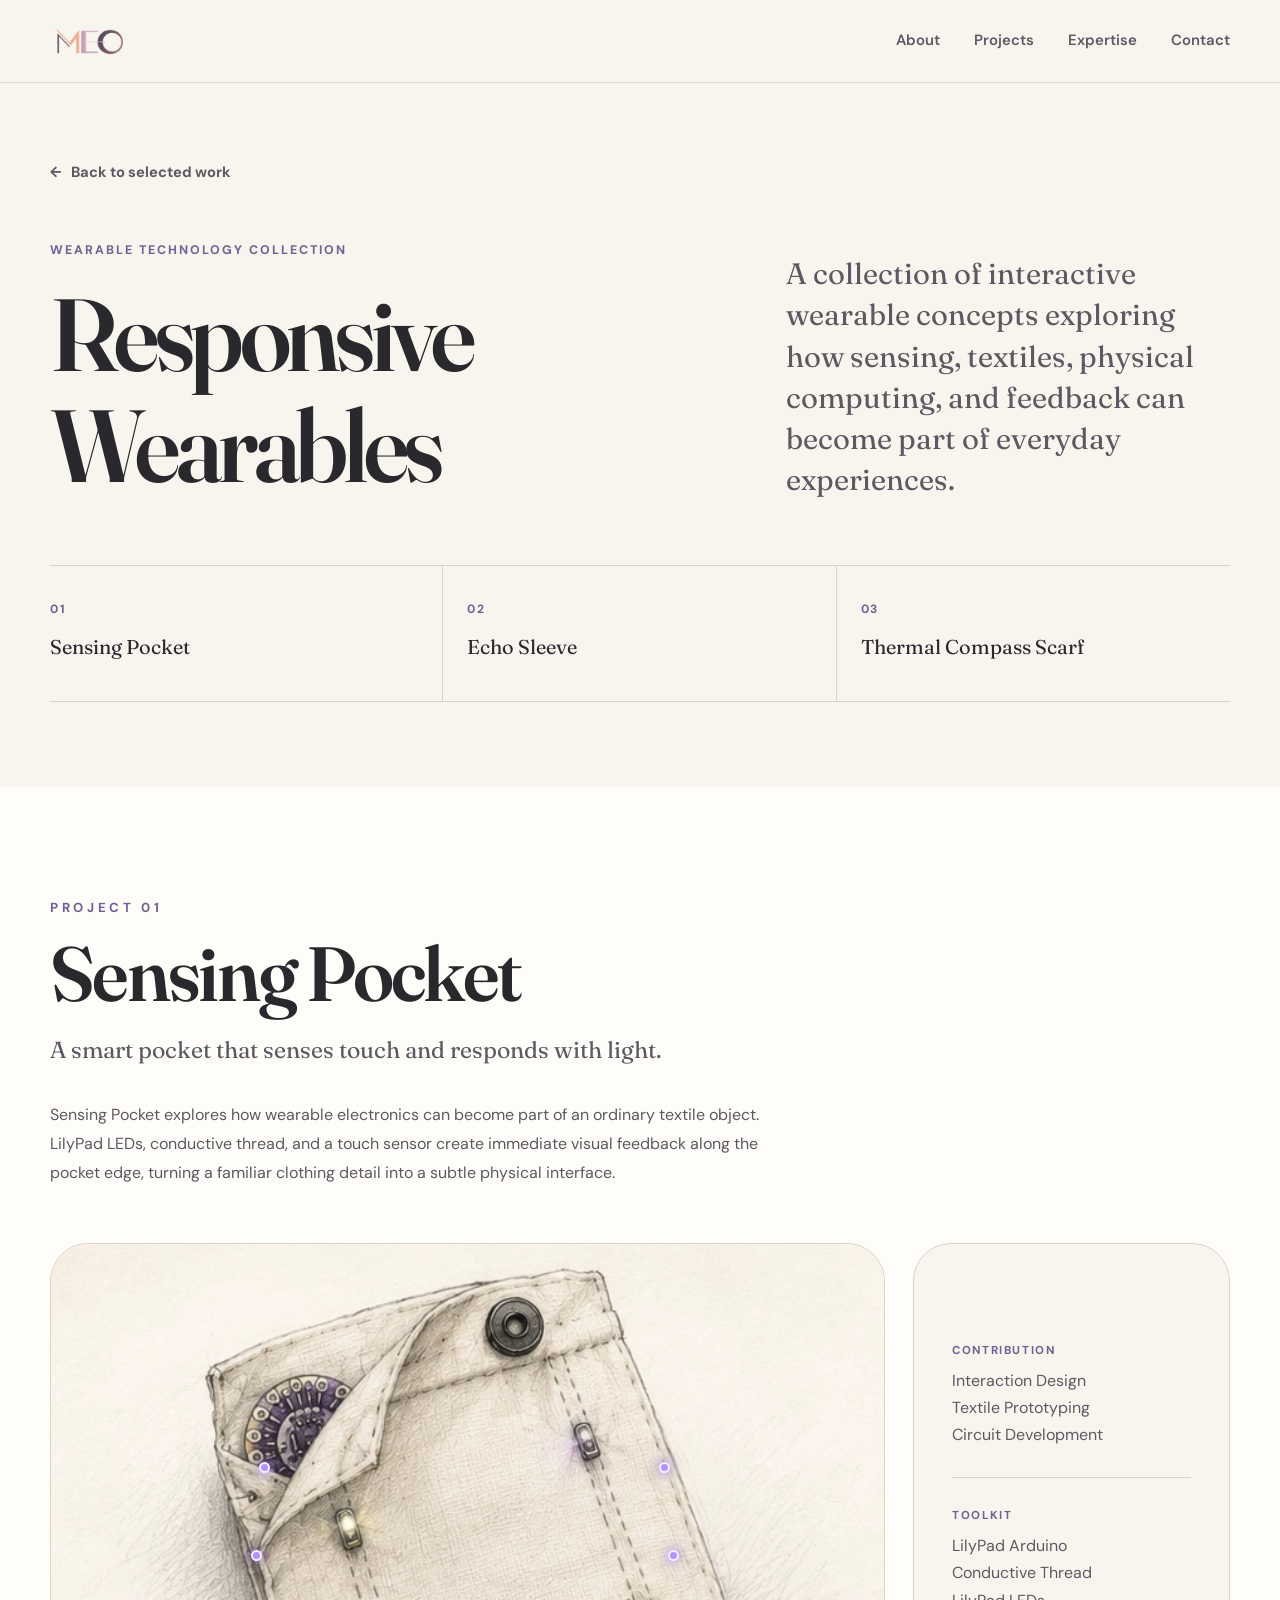
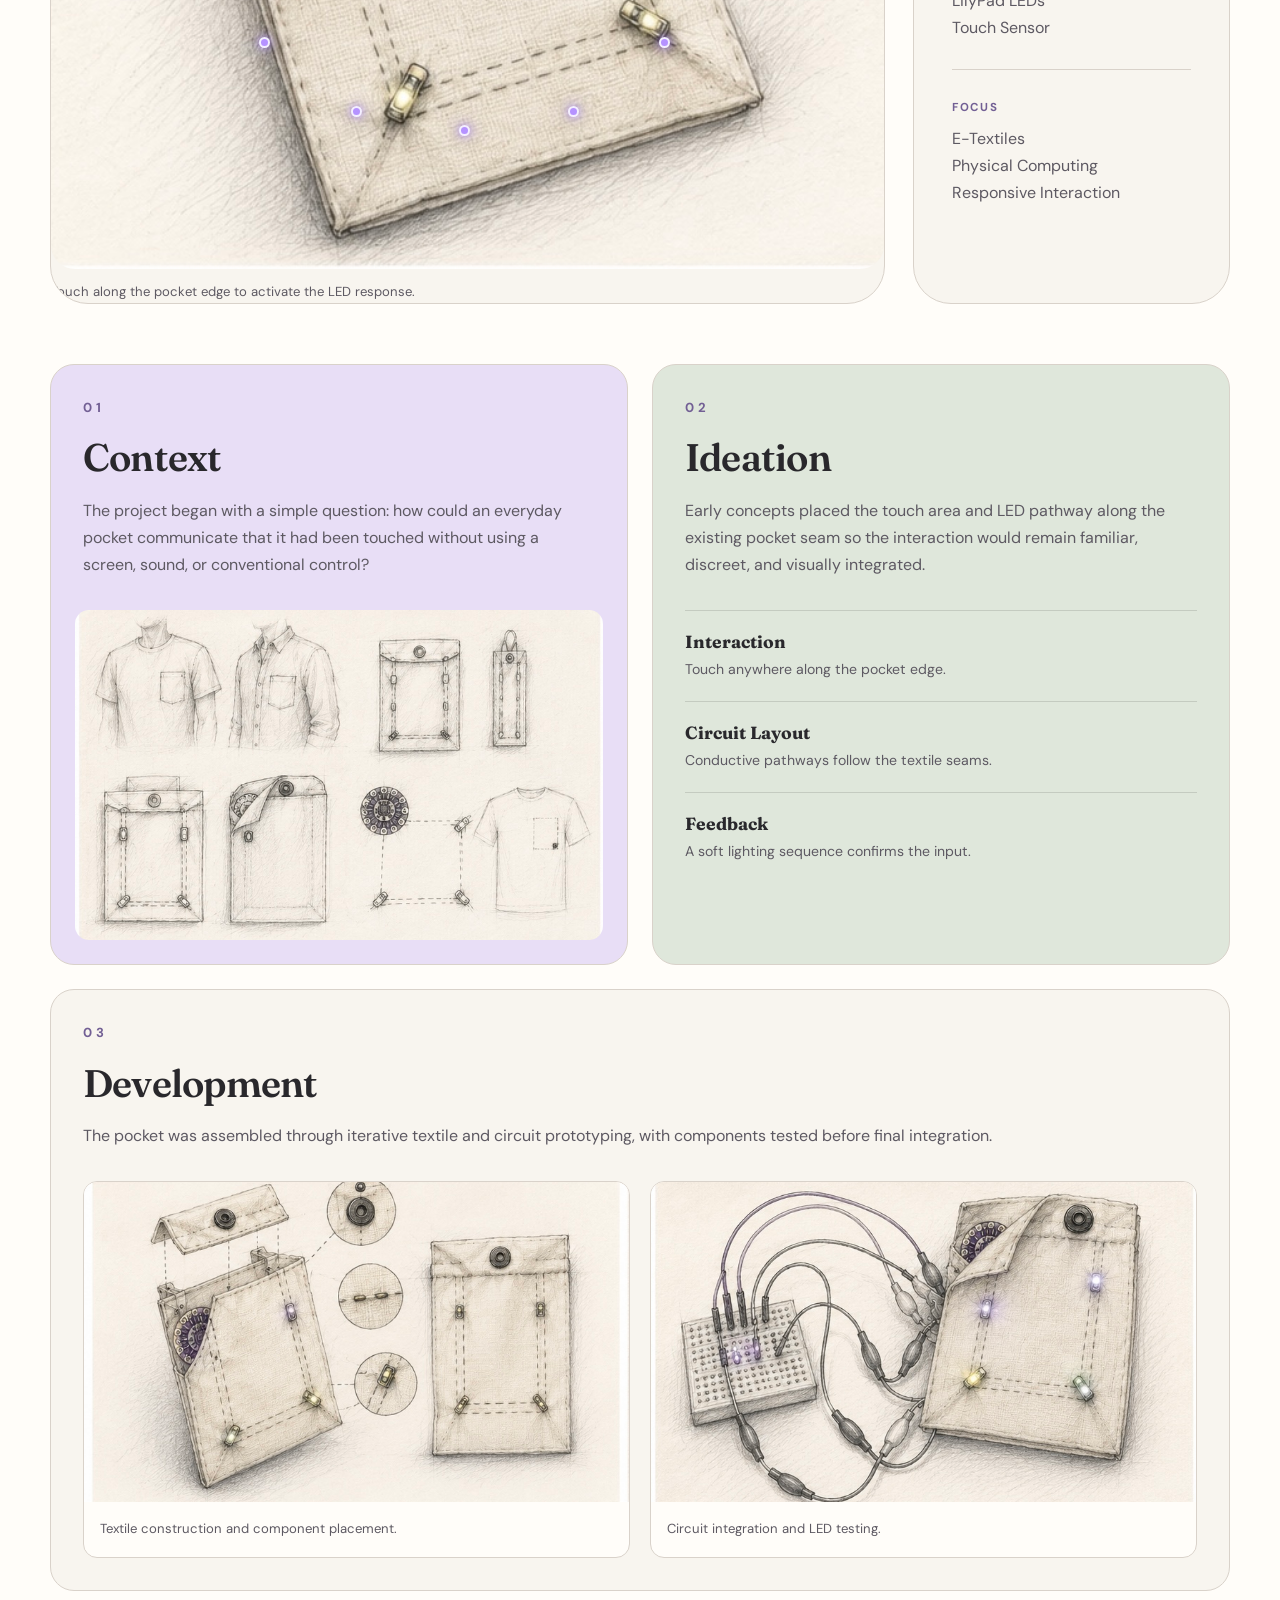
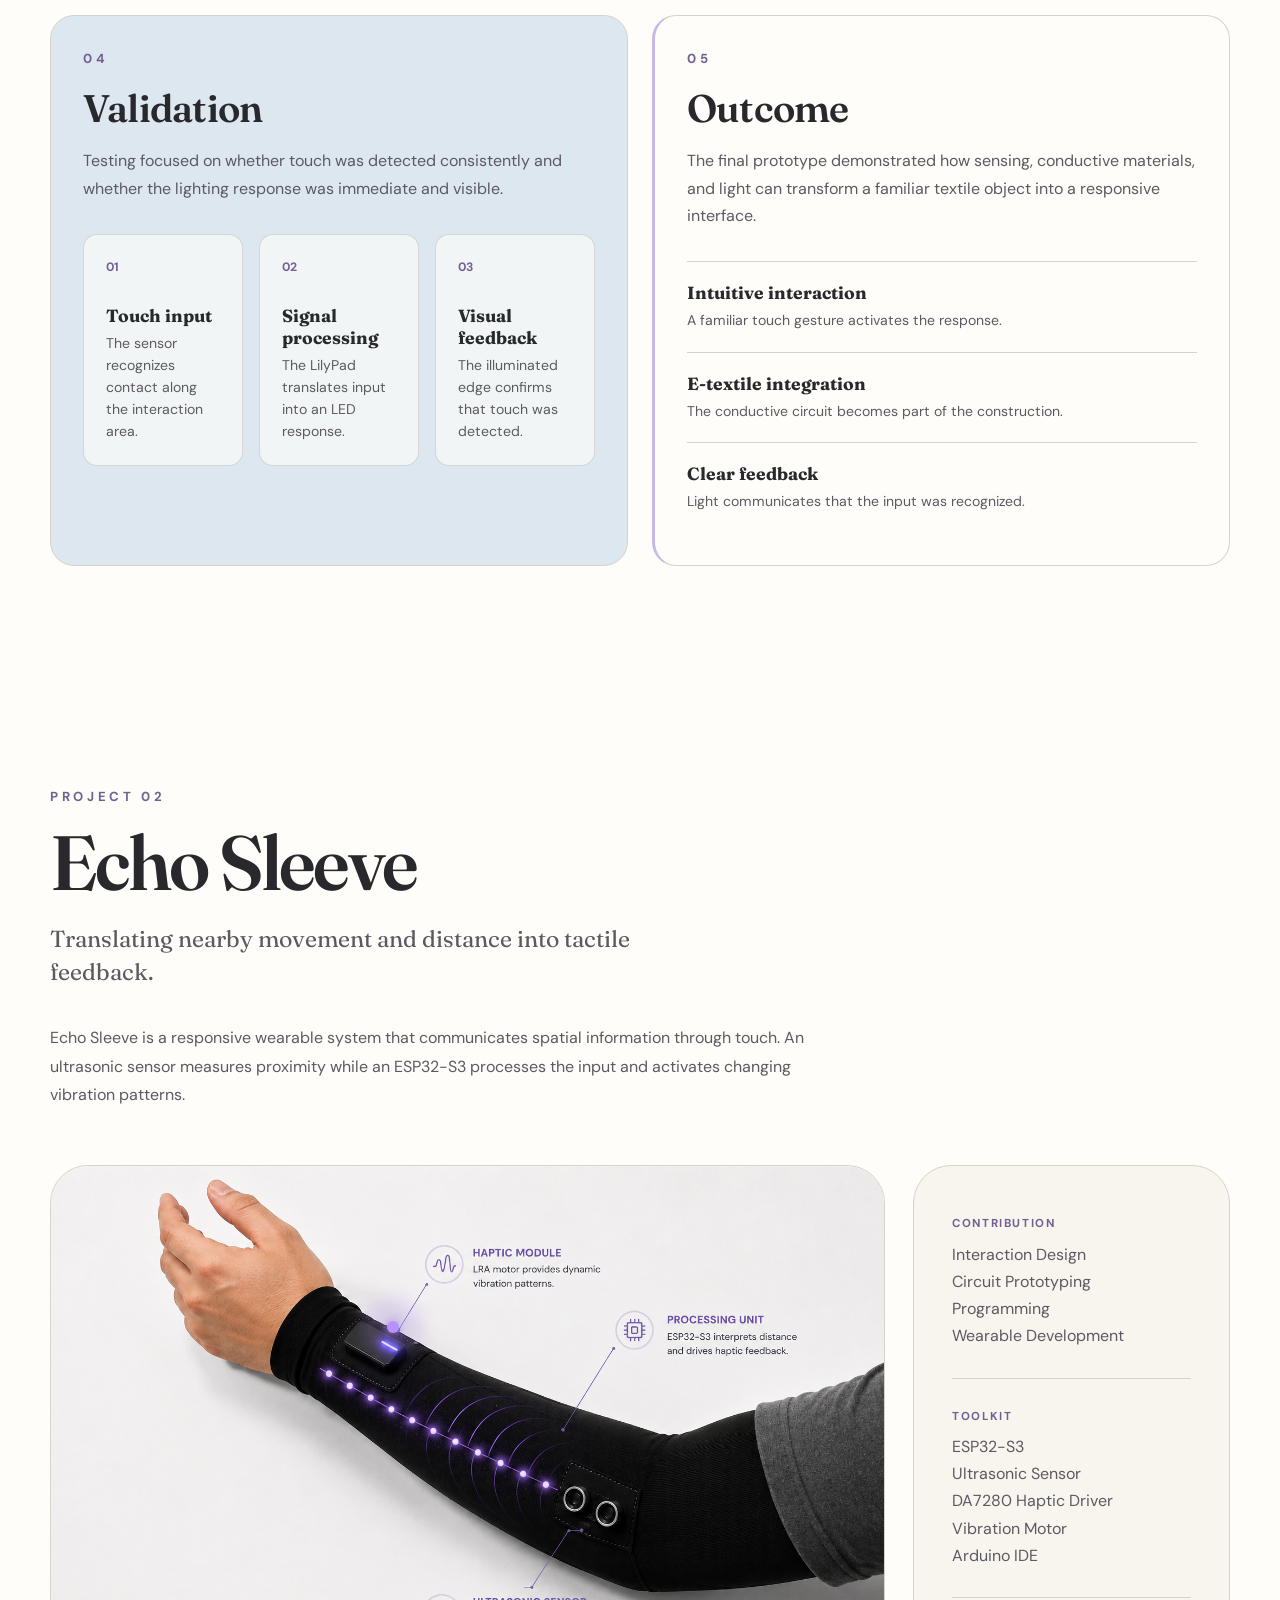
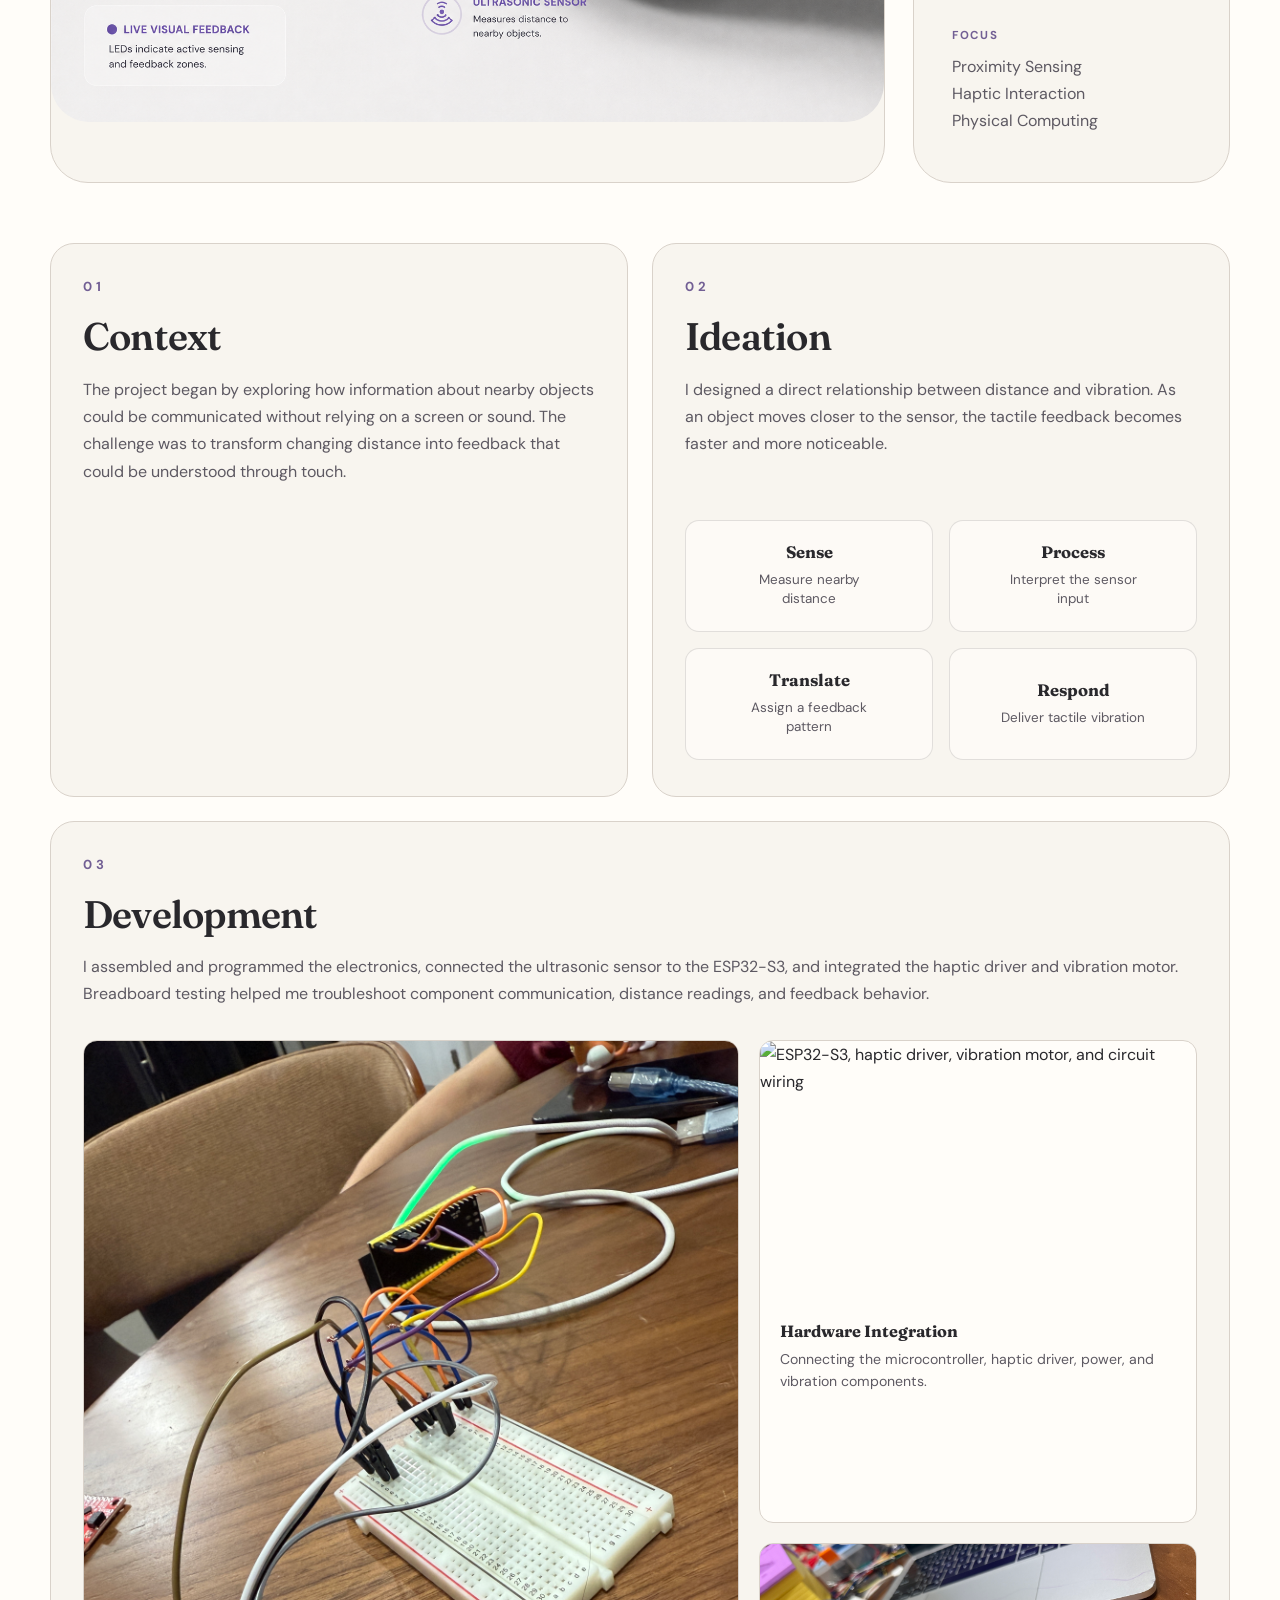
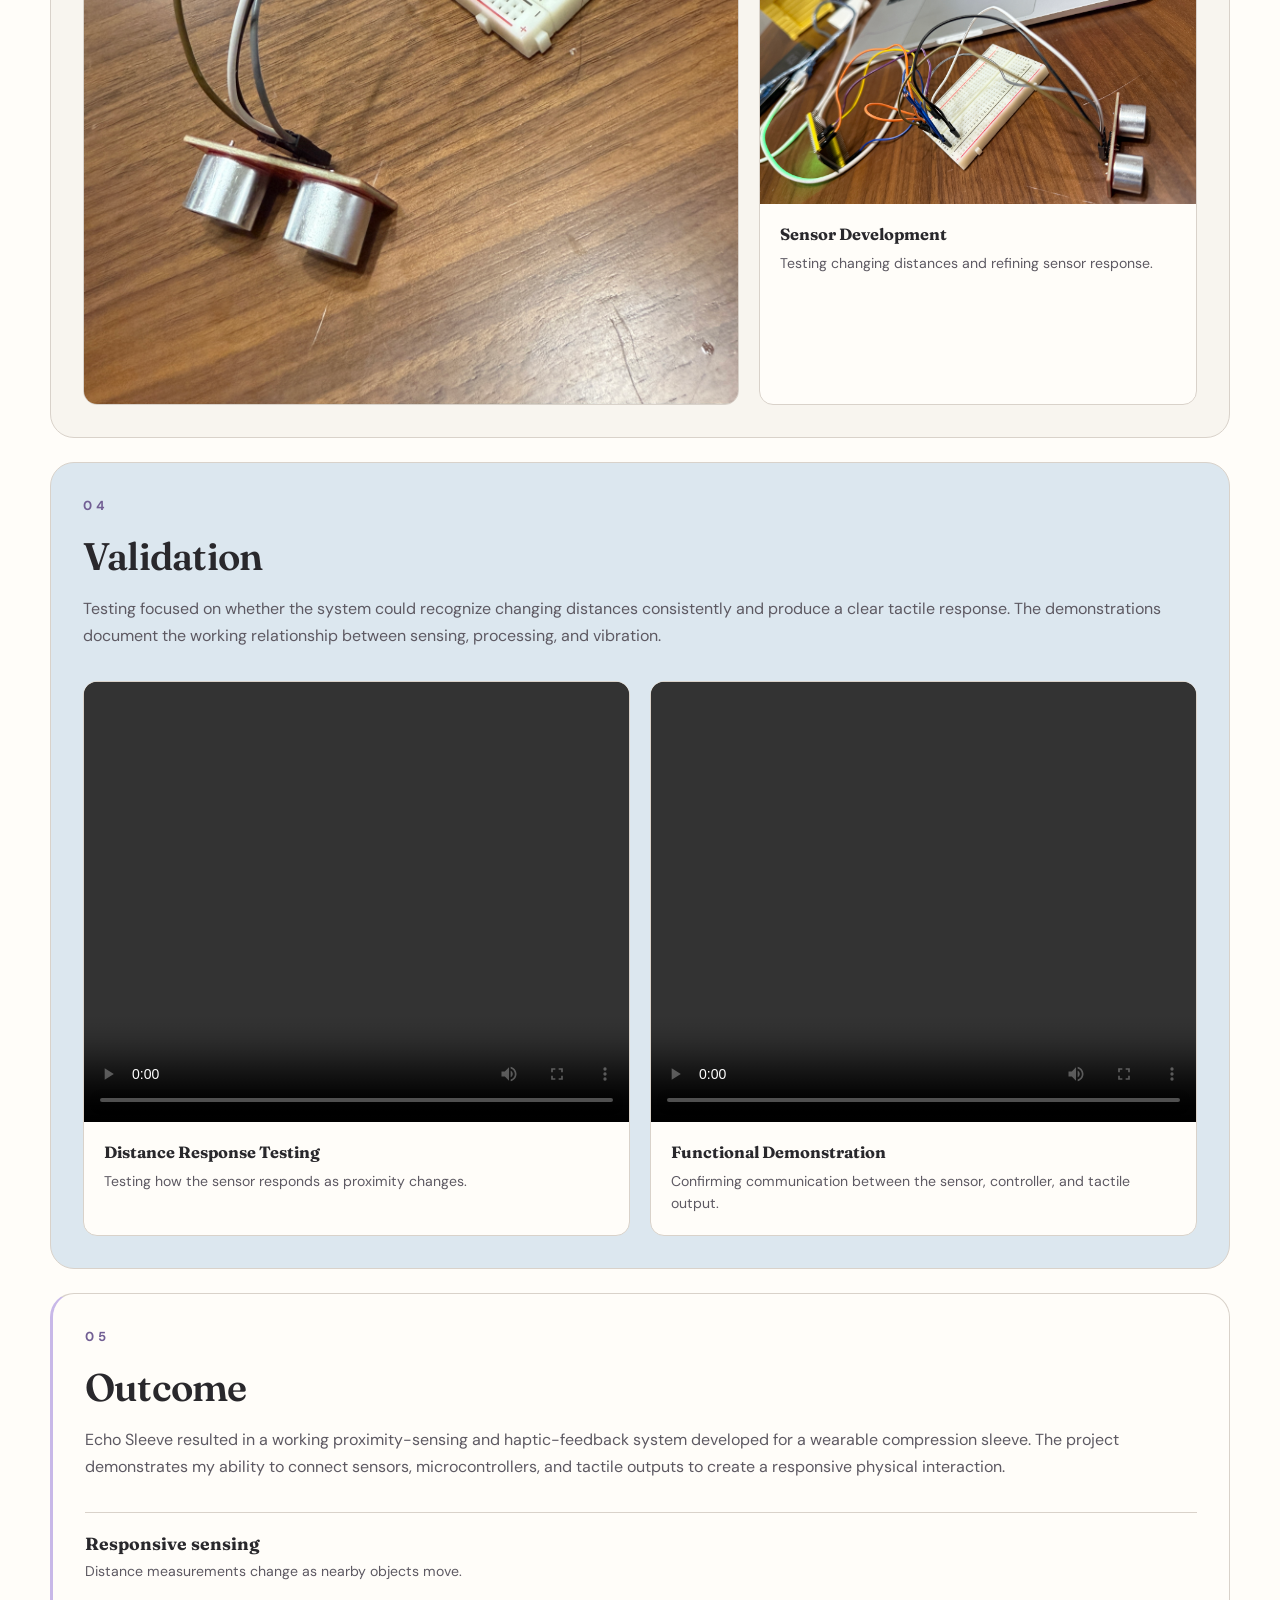
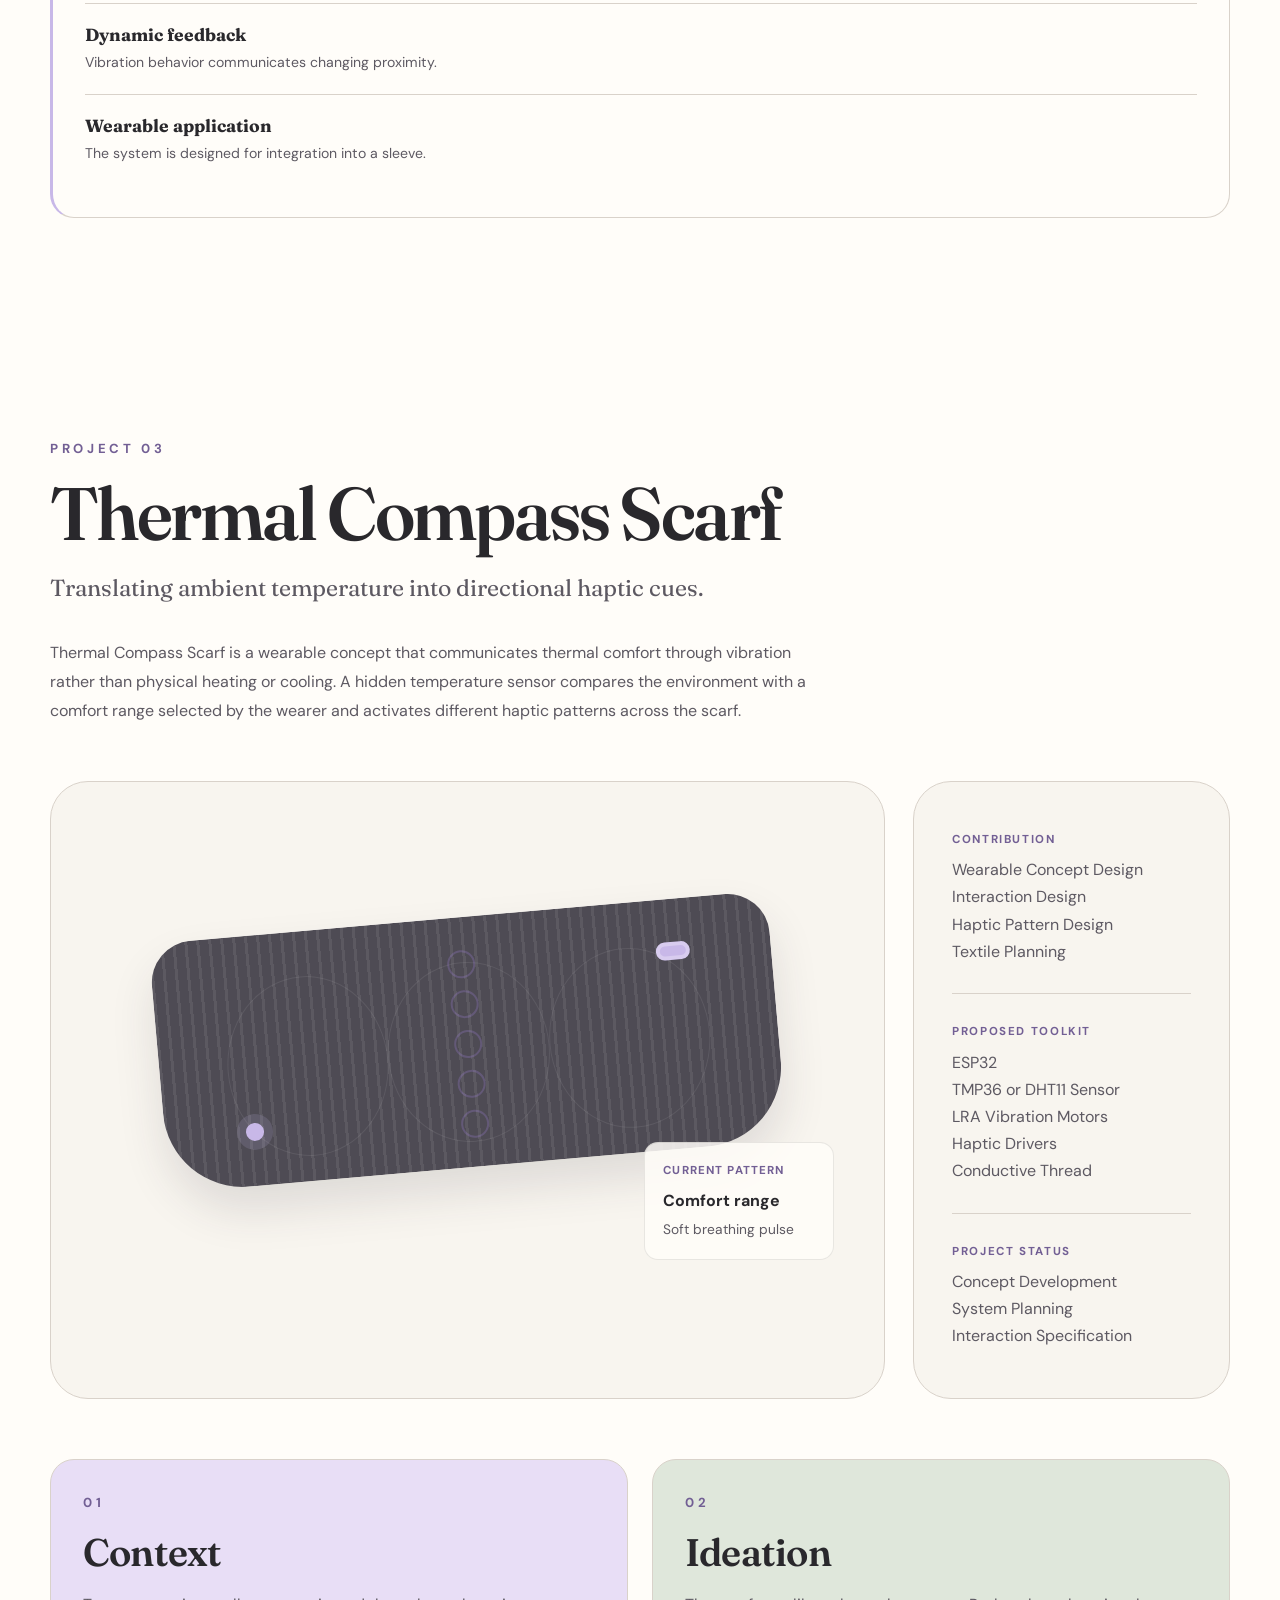
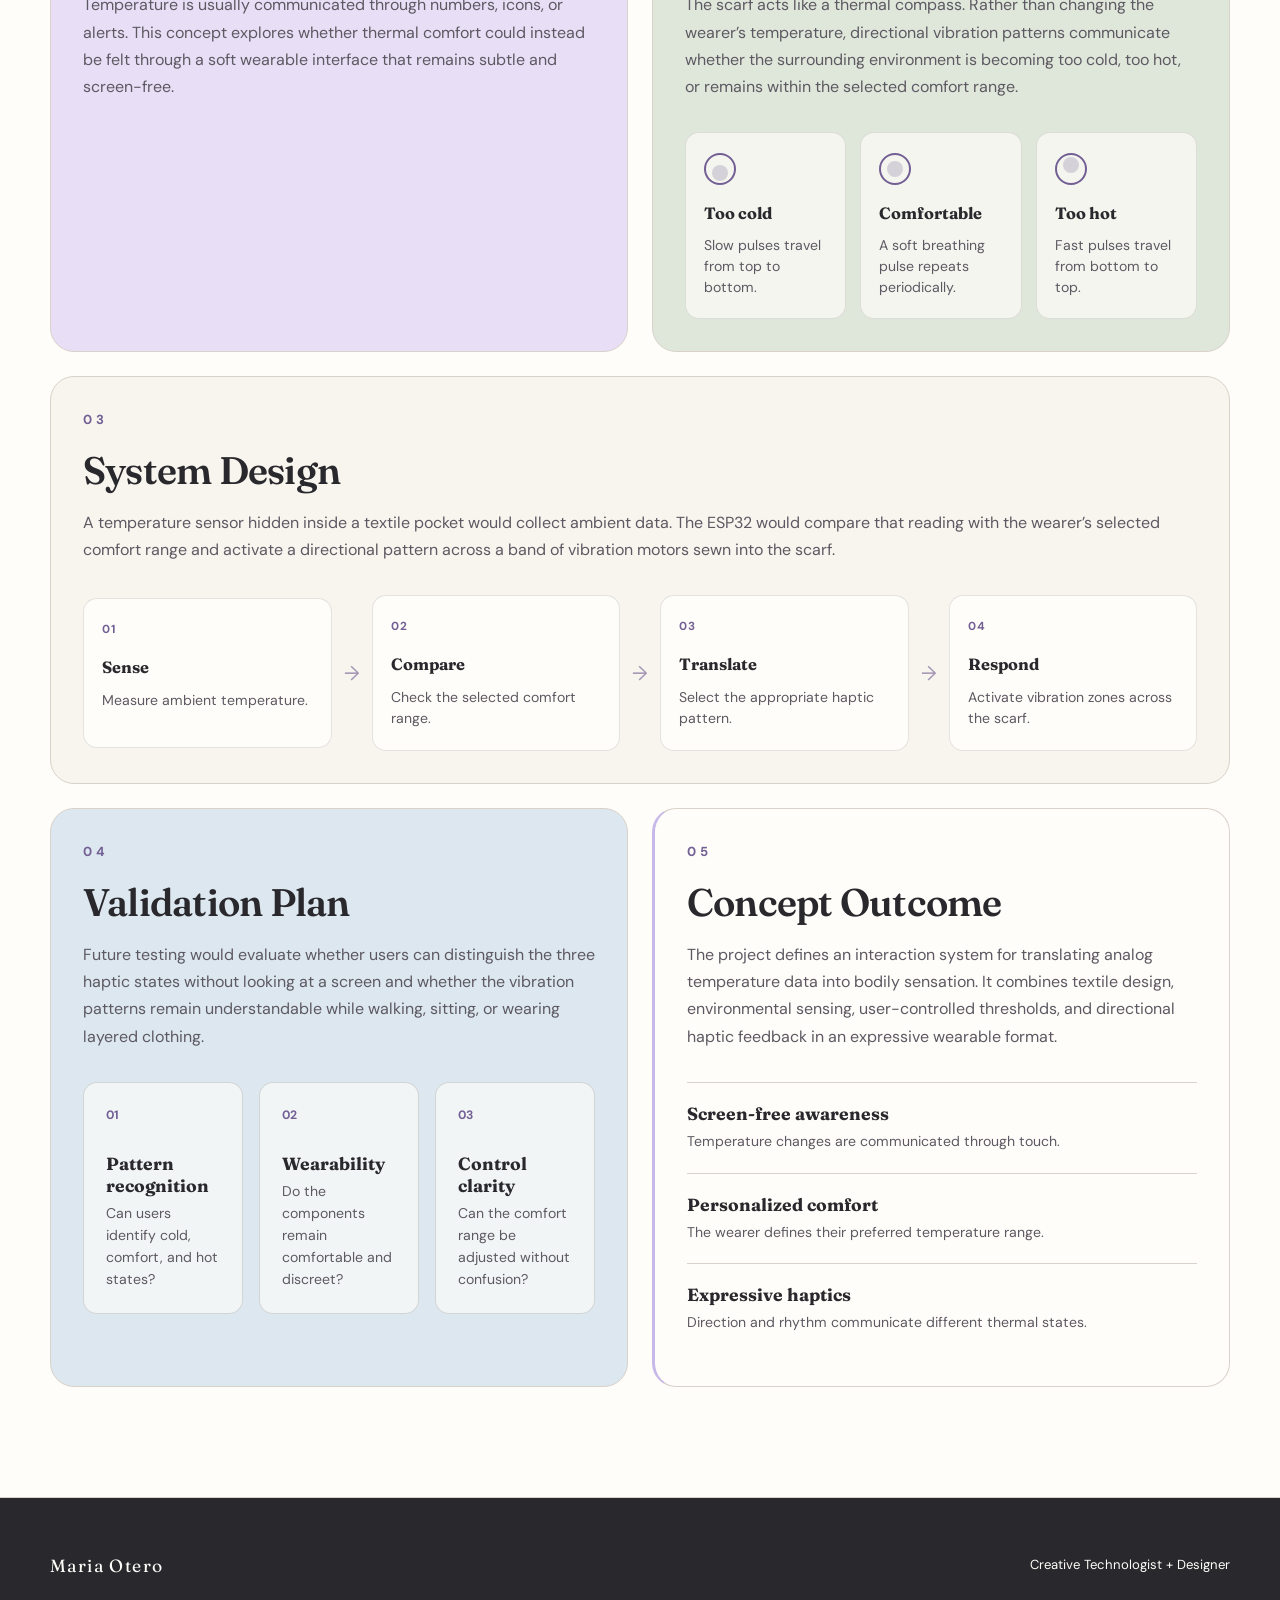
==== commit d733adc6: "projects progression" ====
--- a/wearable-technology.html
+++ b/wearable-technology.html
@@ -2,17 +2,42 @@
 <html lang="en">
 <head>
   <meta charset="UTF-8">
-  <meta name="viewport" content="width=device-width, initial-scale=1.0">
-  <meta name="description" content="A collection of wearable technology projects by Maria Otero exploring textiles, sensory augmentation, haptic feedback, and physical computing.">
+
+  <meta
+    name="viewport"
+    content="width=device-width, initial-scale=1.0"
+  >
+
+  <meta
+    name="description"
+    content="A collection of wearable technology projects by Maria Otero exploring textiles, sensory augmentation, haptic feedback, and physical computing."
+  >
+
   <title>Wearable Technology | Maria Otero</title>
+
   <link rel="stylesheet" href="style.css">
 </head>
+
 <body class="wearable-page">
+
+  <!-- Header -->
   <header class="site-header">
-    <nav class="navigation container" aria-label="Main navigation">
-      <a class="brand" href="index.html#home" aria-label="Return to Maria Otero homepage">
-        <img src="assets/images/meo-logo.png" alt="Maria Otero logo" class="brand-logo">
+    <nav
+      class="navigation container"
+      aria-label="Main navigation"
+    >
+      <a
+        class="brand"
+        href="index.html#home"
+        aria-label="Return to Maria Otero homepage"
+      >
+        <img
+          src="assets/images/meo-logo.png"
+          alt="Maria Otero logo"
+          class="brand-logo"
+        >
       </a>
+
       <div class="nav-links">
         <a href="index.html#about">About</a>
         <a href="index.html#projects">Projects</a>
@@ -22,128 +47,1244 @@
     </nav>
   </header>
 
+
   <main>
+
+    <!-- Wearable collection introduction -->
     <section class="wearable-hero">
       <div class="container">
-        <a class="case-back-link" href="index.html#projects"><span aria-hidden="true">←</span> Back to selected work</a>
+
+        <a
+          class="case-back-link"
+          href="index.html#projects"
+        >
+          <span aria-hidden="true">←</span>
+          Back to selected work
+        </a>
+
         <div class="wearable-hero-grid">
+
           <div>
-            <p class="case-project-type">Wearable Technology Collection</p>
+            <p class="case-project-type">
+              Wearable Technology Collection
+            </p>
+
             <h1>Responsive Wearables</h1>
           </div>
+
           <div class="wearable-hero-copy">
-            <p>A collection of interactive wearable concepts exploring how sensing, textiles, physical computing, and feedback can become part of everyday experiences.</p>
+            <p>
+              A collection of interactive wearable concepts exploring how
+              sensing, textiles, physical computing, and feedback can become
+              part of everyday experiences.
+            </p>
           </div>
-        </div>
+
+        </div>
+
         <div class="wearable-collection-summary">
-          <article><span>01</span><p>Sensing Pocket</p></article>
-          <article><span>02</span><p>Echo Sleeve</p></article>
-          <article><span>03</span><p>Power Limit Challenge</p></article>
+
+          <article>
+            <span>01</span>
+            <p>Sensing Pocket</p>
+          </article>
+
+          <article>
+            <span>02</span>
+            <p>Echo Sleeve</p>
+          </article>
+
+          <article>
+            <span>03</span>
+            <p>Thermal Compass Scarf</p>
+          </article>
+
         </div>
       </div>
     </section>
 
-    <section class="wearable-project-section wearable-project-light">
+
+    <!-- =====================================================
+         PROJECT 01: SENSING POCKET
+         ===================================================== -->
+
+    <section
+      class="wearable-project-section wearable-project-light sensing-pocket-project"
+      id="sensing-pocket"
+    >
       <div class="container">
+
         <div class="wearable-project-heading">
           <div class="wearable-project-title">
-            <p class="wearable-project-number">Project 01</p>
+
+            <p class="wearable-project-number">
+              Project 01
+            </p>
+
             <h2>Sensing Pocket</h2>
-            <p class="wearable-project-tagline">An everyday pocket reimagined as an interactive wearable.</p>
+
+            <p class="wearable-project-tagline">
+              A smart pocket that senses touch and responds with light.
+            </p>
+
           </div>
         </div>
+
+        <div class="wearable-project-description">
+          <p>
+            Sensing Pocket explores how wearable electronics can become part
+            of an ordinary textile object. LilyPad LEDs, conductive thread,
+            and a touch sensor create immediate visual feedback along the
+            pocket edge, turning a familiar clothing detail into a subtle
+            physical interface.
+          </p>
+        </div>
+
+
+        <!-- Sensing Pocket hero -->
         <div class="wearable-project-feature">
-          <figure class="wearable-feature-image">
-            <img src="assets/images/wearable/sensing-pocket-hero.jpg" alt="Illustration of the Sensing Pocket wearable prototype with embedded LEDs, conductive stitching, magnetic closure, and LilyPad electronics">
+
+          <figure class="wearable-feature-image sensing-pocket-feature">
+
+            <div class="sensing-pocket-image-wrap">
+
+              <img
+                src="assets/images/wearable/sensing-pocket-hero.jpg"
+                alt="Sensing Pocket concept showing a textile pocket with LilyPad electronics, conductive stitching, and LEDs"
+              >
+
+              <div
+                class="pocket-led-layer"
+                aria-hidden="true"
+              >
+                <span class="pocket-led led-1"></span>
+                <span class="pocket-led led-2"></span>
+                <span class="pocket-led led-3"></span>
+                <span class="pocket-led led-4"></span>
+                <span class="pocket-led led-5"></span>
+                <span class="pocket-led led-6"></span>
+                <span class="pocket-led led-7"></span>
+                <span class="pocket-led led-8"></span>
+                <span class="pocket-led led-9"></span>
+              </div>
+
+            </div>
+
+            <figcaption>
+              Touch along the pocket edge to activate the LED response.
+            </figcaption>
+
           </figure>
-          <div class="wearable-feature-details">
-            <div><p class="wearable-detail-label">Contribution</p><p>Interaction Design<br>Prototype Development</p></div>
-            <div><p class="wearable-detail-label">Toolkit</p><p>LilyPad Arduino<br>Conductive Thread<br>LEDs<br>Textile Construction</p></div>
-            <div><p class="wearable-detail-label">Focus</p><p>Wearable Design<br>Physical Computing<br>Rapid Prototyping</p></div>
-          </div>
-        </div>
-        <div class="wearable-gallery">
-          <figure class="wearable-gallery-card">
-            <img src="assets/images/wearable/sensing-pocket-early-sketch.jpg" alt="Early sketches exploring pocket placement, component layout, and wearable positioning">
-            <figcaption><strong>Concept</strong><span>Initial placement and interaction concept.</span></figcaption>
-          </figure>
-          <figure class="wearable-gallery-card">
-            <img src="assets/images/wearable/sensing-pocket-fabric-prototype.jpg" alt="Fabric prototype showing pocket construction and component placement">
-            <figcaption><strong>Construction</strong><span>Pocket construction and component placement.</span></figcaption>
-          </figure>
-          <figure class="wearable-gallery-card">
-            <img src="assets/images/wearable/sensing-pocket-feedback-testing.jpg" alt="Sensing Pocket connected to a breadboard during LED feedback testing">
-            <figcaption><strong>Testing</strong><span>Testing the circuit and LED response.</span></figcaption>
-          </figure>
+
+
+          <aside class="wearable-feature-details">
+
+            <div>
+              <p class="wearable-detail-label">
+                Contribution
+              </p>
+
+              <p>
+                Interaction Design<br>
+                Textile Prototyping<br>
+                Circuit Development
+              </p>
+            </div>
+
+            <div>
+              <p class="wearable-detail-label">
+                Toolkit
+              </p>
+
+              <p>
+                LilyPad Arduino<br>
+                Conductive Thread<br>
+                LilyPad LEDs<br>
+                Touch Sensor
+              </p>
+            </div>
+
+            <div>
+              <p class="wearable-detail-label">
+                Focus
+              </p>
+
+              <p>
+                E-Textiles<br>
+                Physical Computing<br>
+                Responsive Interaction
+              </p>
+            </div>
+
+          </aside>
+        </div>
+
+
+        <!-- Sensing Pocket process -->
+        <div class="sensing-process-grid">
+
+          <!-- Context -->
+          <article class="sensing-process-card sensing-context-card">
+
+            <div class="sensing-process-card-copy">
+
+              <p class="wearable-project-number">
+                01
+              </p>
+
+              <h3>Context</h3>
+
+              <p>
+                The project began with a simple question: how could an everyday
+                pocket communicate that it had been touched without using a
+                screen, sound, or conventional control?
+              </p>
+
+            </div>
+
+            <figure>
+              <img
+                src="assets/images/wearable/sensing-pocket-early-sketch.jpg"
+                alt="Early Sensing Pocket sketches exploring pocket placement, wearable context, and component layout"
+              >
+            </figure>
+
+          </article>
+
+
+          <!-- Ideation -->
+          <article class="sensing-process-card sensing-ideation-card">
+
+            <div class="sensing-process-card-copy">
+
+              <p class="wearable-project-number">
+                02
+              </p>
+
+              <h3>Ideation</h3>
+
+              <p>
+                Early concepts placed the touch area and LED pathway along the
+                existing pocket seam so the interaction would remain familiar,
+                discreet, and visually integrated.
+              </p>
+
+            </div>
+
+            <div class="sensing-process-points">
+
+              <div>
+                <strong>Interaction</strong>
+
+                <p>
+                  Touch anywhere along the pocket edge.
+                </p>
+              </div>
+
+              <div>
+                <strong>Circuit Layout</strong>
+
+                <p>
+                  Conductive pathways follow the textile seams.
+                </p>
+              </div>
+
+              <div>
+                <strong>Feedback</strong>
+
+                <p>
+                  A soft lighting sequence confirms the input.
+                </p>
+              </div>
+
+            </div>
+          </article>
+
+
+          <!-- Development -->
+          <article class="sensing-process-card sensing-development-card">
+
+            <div class="sensing-process-card-copy">
+
+              <p class="wearable-project-number">
+                03
+              </p>
+
+              <h3>Development</h3>
+
+              <p>
+                The pocket was assembled through iterative textile and circuit
+                prototyping, with components tested before final integration.
+              </p>
+
+            </div>
+
+            <div class="sensing-development-images">
+
+              <figure>
+
+                <img
+                  src="assets/images/wearable/sensing-pocket-fabric-prototype.jpg"
+                  alt="Fabric Sensing Pocket prototype showing textile construction and component placement"
+                >
+
+                <figcaption>
+                  Textile construction and component placement.
+                </figcaption>
+
+              </figure>
+
+              <figure>
+
+                <img
+                  src="assets/images/wearable/sensing-pocket-feedback-testing.jpg"
+                  alt="Sensing Pocket connected during circuit and LED feedback testing"
+                >
+
+                <figcaption>
+                  Circuit integration and LED testing.
+                </figcaption>
+
+              </figure>
+
+            </div>
+          </article>
+
+
+          <!-- Validation -->
+          <article class="sensing-process-card sensing-validation-card">
+
+            <div class="sensing-process-card-copy">
+
+              <p class="wearable-project-number">
+                04
+              </p>
+
+              <h3>Validation</h3>
+
+              <p>
+                Testing focused on whether touch was detected consistently and
+                whether the lighting response was immediate and visible.
+              </p>
+
+            </div>
+
+            <div class="sensing-validation-steps">
+
+              <div>
+                <span>01</span>
+
+                <strong>Touch input</strong>
+
+                <p>
+                  The sensor recognizes contact along the interaction area.
+                </p>
+              </div>
+
+              <div>
+                <span>02</span>
+
+                <strong>Signal processing</strong>
+
+                <p>
+                  The LilyPad translates input into an LED response.
+                </p>
+              </div>
+
+              <div>
+                <span>03</span>
+
+                <strong>Visual feedback</strong>
+
+                <p>
+                  The illuminated edge confirms that touch was detected.
+                </p>
+              </div>
+
+            </div>
+          </article>
+
+
+          <!-- Outcome -->
+          <article class="sensing-process-card sensing-outcome-card">
+
+            <div class="sensing-process-card-copy">
+
+              <p class="wearable-project-number">
+                05
+              </p>
+
+              <h3>Outcome</h3>
+
+              <p>
+                The final prototype demonstrated how sensing, conductive
+                materials, and light can transform a familiar textile object
+                into a responsive interface.
+              </p>
+
+            </div>
+
+            <div class="sensing-outcome-points">
+
+              <div>
+                <strong>Intuitive interaction</strong>
+
+                <p>
+                  A familiar touch gesture activates the response.
+                </p>
+              </div>
+
+              <div>
+                <strong>E-textile integration</strong>
+
+                <p>
+                  The conductive circuit becomes part of the construction.
+                </p>
+              </div>
+
+              <div>
+                <strong>Clear feedback</strong>
+
+                <p>
+                  Light communicates that the input was recognized.
+                </p>
+              </div>
+
+            </div>
+          </article>
+
         </div>
       </div>
     </section>
 
-    <section class="wearable-project-section">
+
+    <!-- =====================================================
+         PROJECT 02: ECHO SLEEVE
+         ===================================================== -->
+
+    <section
+      class="wearable-project-section wearable-project-light echo-sleeve-project"
+      id="echo-sleeve"
+    >
       <div class="container">
+
         <div class="wearable-project-heading">
           <div class="wearable-project-title">
-            <p class="wearable-project-number">Project 02</p>
+
+            <p class="wearable-project-number">
+              Project 02
+            </p>
+
             <h2>Echo Sleeve</h2>
-            <p class="wearable-project-tagline">Turning invisible spatial information into tactile perception.</p>
+
+            <p class="wearable-project-tagline">
+              Translating nearby movement and distance into tactile feedback.
+            </p>
+
           </div>
         </div>
+
         <div class="wearable-project-description">
-          <p>Echo Sleeve is a wearable haptic system inspired by biological echolocation. An ultrasonic sensor measures nearby objects while an ESP32-S3 translates distance into changing vibration patterns, allowing the wearer to feel proximity through touch.</p>
-        </div>
+          <p>
+            Echo Sleeve is a responsive wearable system that communicates
+            spatial information through touch. An ultrasonic sensor measures
+            proximity while an ESP32-S3 processes the input and activates
+            changing vibration patterns.
+          </p>
+        </div>
+
+
+        <!-- Echo Sleeve hero -->
         <div class="wearable-project-feature">
-          <figure class="wearable-feature-image wearable-feature-image-contain">
-            <img src="assets/images/wearable/echo-sleeve-concept.png" alt="Concept visualization of the Echo Sleeve showing an ultrasonic sensor, processing unit, and haptic feedback module integrated into a black compression sleeve">
+
+          <figure class="wearable-feature-image echo-sleeve-feature">
+
+            <div class="echo-sleeve-image-wrap">
+
+              <img
+                src="assets/images/wearable/echo-sleeve-hero.png"
+                alt="Echo Sleeve proximity-sensing wearable integrated into a compression sleeve"
+              >
+
+              <div
+                class="echo-live-layer"
+                aria-hidden="true"
+              >
+                <span class="echo-sensor-pulse echo-sensor-pulse-1"></span>
+                <span class="echo-sensor-pulse echo-sensor-pulse-2"></span>
+                <span class="echo-sensor-pulse echo-sensor-pulse-3"></span>
+
+                <span class="echo-haptic-glow"></span>
+                <span class="echo-haptic-core"></span>
+              </div>
+
+            </div>
           </figure>
-          <div class="wearable-feature-details">
-            <div><p class="wearable-detail-label">Contribution</p><p>Interaction Design<br>Circuit Prototyping<br>Wearable Concept Development</p></div>
-            <div><p class="wearable-detail-label">Toolkit</p><p>ESP32-S3<br>HC-SR04 Ultrasonic Sensor<br>DA7280 Haptic Driver<br>LRA Vibration Motor<br>Arduino</p></div>
-            <div><p class="wearable-detail-label">Focus</p><p>Sensory Augmentation<br>Haptic Interaction<br>Physical Computing</p></div>
-          </div>
-        </div>
-        <div class="wearable-gallery">
-          <figure class="wearable-gallery-placeholder">
-            <div><p>Add your clearest complete breadboard photo here.</p></div>
-            <figcaption><strong>System Prototype</strong><span>Connecting proximity sensing, processing, and haptic output.</span></figcaption>
-          </figure>
-          <figure class="wearable-gallery-placeholder">
-            <div><p>Add a close-up electronics photo here.</p></div>
-            <figcaption><strong>Hardware Development</strong><span>Integrating the ultrasonic sensor, haptic driver, and vibration motor.</span></figcaption>
-          </figure>
-          <figure class="wearable-gallery-placeholder">
-            <div><p>Add one of your testing photos here.</p></div>
-            <figcaption><strong>Testing &amp; Feedback</strong><span>Refining vibration patterns across different distances.</span></figcaption>
-          </figure>
-        </div>
-        <div class="wearable-project-note">
-          <p class="wearable-detail-label">Prototype Status</p>
-          <p>The sensing and haptic electronics were successfully developed and tested through Arduino. The final integration into the compression sleeve remained at the concept stage, so the main image is clearly presented as a concept visualization.</p>
+
+
+          <aside class="wearable-feature-details">
+
+            <div>
+              <p class="wearable-detail-label">
+                Contribution
+              </p>
+
+              <p>
+                Interaction Design<br>
+                Circuit Prototyping<br>
+                Programming<br>
+                Wearable Development
+              </p>
+            </div>
+
+            <div>
+              <p class="wearable-detail-label">
+                Toolkit
+              </p>
+
+              <p>
+                ESP32-S3<br>
+                Ultrasonic Sensor<br>
+                DA7280 Haptic Driver<br>
+                Vibration Motor<br>
+                Arduino IDE
+              </p>
+            </div>
+
+            <div>
+              <p class="wearable-detail-label">
+                Focus
+              </p>
+
+              <p>
+                Proximity Sensing<br>
+                Haptic Interaction<br>
+                Physical Computing
+              </p>
+            </div>
+
+          </aside>
+        </div>
+
+
+        <!-- Echo Sleeve process -->
+        <div class="sensing-process-grid echo-process-grid">
+
+          <!-- Context -->
+          <article class="sensing-process-card echo-context-card">
+
+            <div class="sensing-process-card-copy">
+
+              <p class="wearable-project-number">
+                01
+              </p>
+
+              <h3>Context</h3>
+
+              <p>
+                The project began by exploring how information about nearby
+                objects could be communicated without relying on a screen or
+                sound. The challenge was to transform changing distance into
+                feedback that could be understood through touch.
+              </p>
+
+            </div>
+          </article>
+
+
+          <!-- Ideation -->
+          <article class="sensing-process-card echo-ideation-card">
+
+            <div class="sensing-process-card-copy">
+
+              <p class="wearable-project-number">
+                02
+              </p>
+
+              <h3>Ideation</h3>
+
+              <p>
+                I designed a direct relationship between distance and
+                vibration. As an object moves closer to the sensor, the tactile
+                feedback becomes faster and more noticeable.
+              </p>
+
+            </div>
+
+            <div class="echo-system-flow">
+
+              <div class="echo-flow-item">
+                <strong>Sense</strong>
+
+                <span>
+                  Measure nearby distance
+                </span>
+              </div>
+
+              <div class="echo-flow-item">
+                <strong>Process</strong>
+
+                <span>
+                  Interpret the sensor input
+                </span>
+              </div>
+
+              <div class="echo-flow-item">
+                <strong>Translate</strong>
+
+                <span>
+                  Assign a feedback pattern
+                </span>
+              </div>
+
+              <div class="echo-flow-item">
+                <strong>Respond</strong>
+
+                <span>
+                  Deliver tactile vibration
+                </span>
+              </div>
+
+            </div>
+          </article>
+
+
+          <!-- Development -->
+          <article
+            class="sensing-process-card sensing-development-card echo-development-card"
+          >
+
+            <div class="sensing-process-card-copy">
+
+              <p class="wearable-project-number">
+                03
+              </p>
+
+              <h3>Development</h3>
+
+              <p>
+                I assembled and programmed the electronics, connected the
+                ultrasonic sensor to the ESP32-S3, and integrated the haptic
+                driver and vibration motor. Breadboard testing helped me
+                troubleshoot component communication, distance readings, and
+                feedback behavior.
+              </p>
+
+            </div>
+
+            <div class="echo-development-gallery">
+
+              <figure class="echo-gallery-item echo-gallery-main">
+
+                <img
+                  src="assets/images/wearable/echo-sleeve-system.JPG"
+                  alt="Complete Echo Sleeve sensing and haptic-feedback prototype"
+                >
+
+                <figcaption>
+                  <strong>System Prototype</strong>
+
+                  Complete circuit connecting sensing, processing, and tactile
+                  feedback.
+                </figcaption>
+
+              </figure>
+
+              <figure class="echo-gallery-item">
+
+                <img
+                  src="assets/images/wearable/echo-sleeve-hardware.JPG"
+                  alt="ESP32-S3, haptic driver, vibration motor, and circuit wiring"
+                >
+
+                <figcaption>
+                  <strong>Hardware Integration</strong>
+
+                  Connecting the microcontroller, haptic driver, power, and
+                  vibration components.
+                </figcaption>
+
+              </figure>
+
+              <figure class="echo-gallery-item">
+
+                <img
+                  src="assets/images/wearable/echo-sleeve-sensor.JPG"
+                  alt="Ultrasonic sensor connected during Echo Sleeve testing"
+                >
+
+                <figcaption>
+                  <strong>Sensor Development</strong>
+
+                  Testing changing distances and refining sensor response.
+                </figcaption>
+
+              </figure>
+
+            </div>
+          </article>
+
+
+          <!-- Validation -->
+          <article
+            class="sensing-process-card sensing-validation-card echo-validation-card"
+          >
+
+            <div class="sensing-process-card-copy">
+
+              <p class="wearable-project-number">
+                04
+              </p>
+
+              <h3>Validation</h3>
+
+              <p>
+                Testing focused on whether the system could recognize changing
+                distances consistently and produce a clear tactile response.
+                The demonstrations document the working relationship between
+                sensing, processing, and vibration.
+              </p>
+
+            </div>
+
+            <div class="echo-video-grid">
+
+              <figure class="echo-video-card">
+
+                <video
+                  controls
+                  playsinline
+                  preload="metadata"
+                >
+                  <source
+                    src="assets/videos/wearable/echo-sleeve-testing.MOV"
+                    type="video/quicktime"
+                  >
+
+                  Your browser does not support embedded video.
+                </video>
+
+                <figcaption>
+                  <strong>Distance Response Testing</strong>
+
+                  Testing how the sensor responds as proximity changes.
+                </figcaption>
+
+              </figure>
+
+              <figure class="echo-video-card">
+
+                <video
+                  controls
+                  playsinline
+                  preload="metadata"
+                >
+                  <source
+                    src="assets/videos/wearable/echo-sleeve-demo.MOV"
+                    type="video/quicktime"
+                  >
+
+                  Your browser does not support embedded video.
+                </video>
+
+                <figcaption>
+                  <strong>Functional Demonstration</strong>
+
+                  Confirming communication between the sensor, controller, and
+                  tactile output.
+                </figcaption>
+
+              </figure>
+
+            </div>
+          </article>
+
+
+          <!-- Outcome -->
+          <article
+            class="sensing-process-card sensing-outcome-card echo-outcome-card"
+          >
+
+            <div class="sensing-process-card-copy">
+
+              <p class="wearable-project-number">
+                05
+              </p>
+
+              <h3>Outcome</h3>
+
+              <p>
+                Echo Sleeve resulted in a working proximity-sensing and
+                haptic-feedback system developed for a wearable compression
+                sleeve. The project demonstrates my ability to connect
+                sensors, microcontrollers, and tactile outputs to create a
+                responsive physical interaction.
+              </p>
+
+            </div>
+
+            <div class="sensing-outcome-points">
+
+              <div>
+                <strong>Responsive sensing</strong>
+
+                <p>
+                  Distance measurements change as nearby objects move.
+                </p>
+              </div>
+
+              <div>
+                <strong>Dynamic feedback</strong>
+
+                <p>
+                  Vibration behavior communicates changing proximity.
+                </p>
+              </div>
+
+              <div>
+                <strong>Wearable application</strong>
+
+                <p>
+                  The system is designed for integration into a sleeve.
+                </p>
+              </div>
+
+            </div>
+          </article>
+
         </div>
       </div>
     </section>
 
-    <section class="wearable-project-section wearable-project-light">
+
+    <!-- =====================================================
+         PROJECT 03: THERMAL COMPASS SCARF
+         ===================================================== -->
+
+    <section
+      class="wearable-project-section wearable-project-light thermal-scarf-project"
+      id="thermal-scarf"
+    >
       <div class="container">
+
         <div class="wearable-project-heading">
           <div class="wearable-project-title">
-            <p class="wearable-project-number">Project 03</p>
-            <h2>Power Limit Challenge</h2>
-            <p class="wearable-project-tagline">Project details and visuals will be added next.</p>
+
+            <p class="wearable-project-number">
+              Project 03
+            </p>
+
+            <h2>Thermal Compass Scarf</h2>
+
+            <p class="wearable-project-tagline">
+              Translating ambient temperature into directional haptic cues.
+            </p>
+
           </div>
         </div>
-        <div class="wearable-project-note">
-          <p class="wearable-detail-label">Coming Next</p>
-          <p>This section is intentionally reserved so the collection remains accurate while the project description and images are prepared.</p>
+
+        <div class="wearable-project-description">
+          <p>
+            Thermal Compass Scarf is a wearable concept that communicates
+            thermal comfort through vibration rather than physical heating or
+            cooling. A hidden temperature sensor compares the environment with
+            a comfort range selected by the wearer and activates different
+            haptic patterns across the scarf.
+          </p>
+        </div>
+
+
+        <!-- Thermal Scarf animated hero -->
+        <div class="wearable-project-feature">
+
+          <figure class="wearable-feature-image thermal-scarf-feature">
+
+            <div class="thermal-scarf-visual">
+
+              <div
+                class="thermal-scarf-garment"
+                aria-hidden="true"
+              >
+                <div class="thermal-scarf-fold thermal-fold-left"></div>
+                <div class="thermal-scarf-fold thermal-fold-center"></div>
+                <div class="thermal-scarf-fold thermal-fold-right"></div>
+
+                <span class="thermal-haptic-zone thermal-zone-1"></span>
+                <span class="thermal-haptic-zone thermal-zone-2"></span>
+                <span class="thermal-haptic-zone thermal-zone-3"></span>
+                <span class="thermal-haptic-zone thermal-zone-4"></span>
+                <span class="thermal-haptic-zone thermal-zone-5"></span>
+
+                <span class="thermal-sensor-node"></span>
+                <span class="thermal-control-button"></span>
+              </div>
+
+              <div class="thermal-mode-display">
+                <span class="thermal-mode-label">
+                  Current pattern
+                </span>
+
+                <strong>
+                  Comfort range
+                </strong>
+
+                <p>
+                  Soft breathing pulse
+                </p>
+              </div>
+
+            </div>
+          </figure>
+
+
+          <aside class="wearable-feature-details">
+
+            <div>
+              <p class="wearable-detail-label">
+                Contribution
+              </p>
+
+              <p>
+                Wearable Concept Design<br>
+                Interaction Design<br>
+                Haptic Pattern Design<br>
+                Textile Planning
+              </p>
+            </div>
+
+            <div>
+              <p class="wearable-detail-label">
+                Proposed Toolkit
+              </p>
+
+              <p>
+                ESP32<br>
+                TMP36 or DHT11 Sensor<br>
+                LRA Vibration Motors<br>
+                Haptic Drivers<br>
+                Conductive Thread
+              </p>
+            </div>
+
+            <div>
+              <p class="wearable-detail-label">
+                Project Status
+              </p>
+
+              <p>
+                Concept Development<br>
+                System Planning<br>
+                Interaction Specification
+              </p>
+            </div>
+
+          </aside>
+        </div>
+
+
+        <!-- Thermal Scarf process -->
+        <div class="sensing-process-grid thermal-process-grid">
+
+          <!-- Context -->
+          <article class="sensing-process-card sensing-context-card">
+
+            <div class="sensing-process-card-copy">
+
+              <p class="wearable-project-number">
+                01
+              </p>
+
+              <h3>Context</h3>
+
+              <p>
+                Temperature is usually communicated through numbers, icons, or
+                alerts. This concept explores whether thermal comfort could
+                instead be felt through a soft wearable interface that remains
+                subtle and screen-free.
+              </p>
+
+            </div>
+          </article>
+
+
+          <!-- Ideation -->
+          <article class="sensing-process-card sensing-ideation-card">
+
+            <div class="sensing-process-card-copy">
+
+              <p class="wearable-project-number">
+                02
+              </p>
+
+              <h3>Ideation</h3>
+
+              <p>
+                The scarf acts like a thermal compass. Rather than changing the
+                wearer’s temperature, directional vibration patterns
+                communicate whether the surrounding environment is becoming
+                too cold, too hot, or remains within the selected comfort
+                range.
+              </p>
+
+            </div>
+
+            <div class="thermal-mode-grid">
+
+              <div>
+                <span
+                  class="thermal-mode-icon cold-mode"
+                  aria-hidden="true"
+                ></span>
+
+                <strong>Too cold</strong>
+
+                <p>
+                  Slow pulses travel from top to bottom.
+                </p>
+              </div>
+
+              <div>
+                <span
+                  class="thermal-mode-icon comfort-mode"
+                  aria-hidden="true"
+                ></span>
+
+                <strong>Comfortable</strong>
+
+                <p>
+                  A soft breathing pulse repeats periodically.
+                </p>
+              </div>
+
+              <div>
+                <span
+                  class="thermal-mode-icon hot-mode"
+                  aria-hidden="true"
+                ></span>
+
+                <strong>Too hot</strong>
+
+                <p>
+                  Fast pulses travel from bottom to top.
+                </p>
+              </div>
+
+            </div>
+          </article>
+
+
+          <!-- System Design -->
+          <article class="sensing-process-card sensing-development-card">
+
+            <div class="sensing-process-card-copy">
+
+              <p class="wearable-project-number">
+                03
+              </p>
+
+              <h3>System Design</h3>
+
+              <p>
+                A temperature sensor hidden inside a textile pocket would
+                collect ambient data. The ESP32 would compare that reading with
+                the wearer’s selected comfort range and activate a directional
+                pattern across a band of vibration motors sewn into the scarf.
+              </p>
+
+            </div>
+
+            <div class="thermal-system-flow">
+
+              <div class="thermal-system-step">
+                <span>01</span>
+
+                <strong>Sense</strong>
+
+                <p>
+                  Measure ambient temperature.
+                </p>
+              </div>
+
+              <div
+                class="thermal-system-connector"
+                aria-hidden="true"
+              >
+                →
+              </div>
+
+              <div class="thermal-system-step">
+                <span>02</span>
+
+                <strong>Compare</strong>
+
+                <p>
+                  Check the selected comfort range.
+                </p>
+              </div>
+
+              <div
+                class="thermal-system-connector"
+                aria-hidden="true"
+              >
+                →
+              </div>
+
+              <div class="thermal-system-step">
+                <span>03</span>
+
+                <strong>Translate</strong>
+
+                <p>
+                  Select the appropriate haptic pattern.
+                </p>
+              </div>
+
+              <div
+                class="thermal-system-connector"
+                aria-hidden="true"
+              >
+                →
+              </div>
+
+              <div class="thermal-system-step">
+                <span>04</span>
+
+                <strong>Respond</strong>
+
+                <p>
+                  Activate vibration zones across the scarf.
+                </p>
+              </div>
+
+            </div>
+          </article>
+
+
+          <!-- Validation Plan -->
+          <article class="sensing-process-card sensing-validation-card">
+
+            <div class="sensing-process-card-copy">
+
+              <p class="wearable-project-number">
+                04
+              </p>
+
+              <h3>Validation Plan</h3>
+
+              <p>
+                Future testing would evaluate whether users can distinguish
+                the three haptic states without looking at a screen and whether
+                the vibration patterns remain understandable while walking,
+                sitting, or wearing layered clothing.
+              </p>
+
+            </div>
+
+            <div class="sensing-validation-steps">
+
+              <div>
+                <span>01</span>
+
+                <strong>Pattern recognition</strong>
+
+                <p>
+                  Can users identify cold, comfort, and hot states?
+                </p>
+              </div>
+
+              <div>
+                <span>02</span>
+
+                <strong>Wearability</strong>
+
+                <p>
+                  Do the components remain comfortable and discreet?
+                </p>
+              </div>
+
+              <div>
+                <span>03</span>
+
+                <strong>Control clarity</strong>
+
+                <p>
+                  Can the comfort range be adjusted without confusion?
+                </p>
+              </div>
+
+            </div>
+          </article>
+
+
+          <!-- Concept Outcome -->
+          <article class="sensing-process-card sensing-outcome-card">
+
+            <div class="sensing-process-card-copy">
+
+              <p class="wearable-project-number">
+                05
+              </p>
+
+              <h3>Concept Outcome</h3>
+
+              <p>
+                The project defines an interaction system for translating
+                analog temperature data into bodily sensation. It combines
+                textile design, environmental sensing, user-controlled
+                thresholds, and directional haptic feedback in an expressive
+                wearable format.
+              </p>
+
+            </div>
+
+            <div class="sensing-outcome-points">
+
+              <div>
+                <strong>Screen-free awareness</strong>
+
+                <p>
+                  Temperature changes are communicated through touch.
+                </p>
+              </div>
+
+              <div>
+                <strong>Personalized comfort</strong>
+
+                <p>
+                  The wearer defines their preferred temperature range.
+                </p>
+              </div>
+
+              <div>
+                <strong>Expressive haptics</strong>
+
+                <p>
+                  Direction and rhythm communicate different thermal states.
+                </p>
+              </div>
+
+            </div>
+          </article>
+
         </div>
       </div>
     </section>
+
   </main>
 
+
+  <!-- Footer -->
   <footer class="site-footer">
     <div class="footer-content container">
-      <p class="footer-brand">Maria Otero</p>
-      <p>Creative Technologist + Designer</p>
+      <p class="footer-brand">
+        Maria Otero
+      </p>
+
+      <p>
+        Creative Technologist + Designer
+      </p>
     </div>
   </footer>
+
 </body>
 </html>
--- a/style.css
+++ b/style.css
@@ -831,8 +831,17 @@
 }
 
 /* -------------------------------------------------
-   Expertise
+   Capabilities
 -------------------------------------------------- */
+
+.skills .section-heading {
+  max-width: 760px;
+  margin-bottom: 52px;
+}
+
+.skills .section-heading h2 {
+  margin-top: 12px;
+}
 
 .skills-grid {
   display: grid;
@@ -842,26 +851,18 @@
 
 .skill-card {
   display: flex;
+  min-height: 370px;
   flex-direction: column;
-
-  min-height: 430px;
 
   border: 1px solid var(--line);
   border-radius: var(--radius-medium);
 
-  padding: 32px;
+  padding: 36px 32px;
 
   background: var(--white);
-
-  transition:
-    transform var(--transition),
-    box-shadow var(--transition);
-}
-
-.skill-card:hover {
-  transform: translateY(-6px);
-  box-shadow: var(--shadow-soft);
-}
+}
+
+/* Card background colors */
 
 .skill-card:nth-child(1) {
   background: var(--lavender-light);
@@ -879,41 +880,87 @@
   background: var(--terracotta-light);
 }
 
-.skill-number {
-  color: var(--ink-soft);
-  font-size: 0.8rem;
-  font-weight: 700;
-  letter-spacing: 0.15em;
-}
+/* Card titles */
 
 .skill-card h3 {
+  margin: 0;
+
+  font-size: clamp(1.7rem, 2.1vw, 2.15rem);
+  line-height: 1.08;
+}
+
+/* Short supporting statement */
+
+.skill-description {
+  min-height: 76px;
   margin-top: 18px;
-}
-
-.skill-description {
-  margin-top: 14px;
-  min-height: 72px;
-
-  color: var(--ink-soft);
+
+  color: var(--ink-soft);
+
+  font-family: var(--heading-font);
+  font-size: 1rem;
+  font-style: italic;
+  line-height: 1.5;
+}
+
+/* Capability lists */
+
+.skill-card ul {
+  display: grid;
+  gap: 0;
+
+  margin-top: 24px;
+}
+
+.skill-card li {
+  padding: 12px 0;
+
+  border-bottom: 1px solid rgba(41, 40, 44, 0.13);
 
   font-size: 0.92rem;
-  line-height: 1.6;
-}
-
-.skill-card ul {
-  display: grid;
-  gap: 12px;
-
-  margin-top: 26px;
-}
-
-.skill-card li {
-  padding-bottom: 12px;
-
-  border-bottom: 1px solid rgba(41, 40, 44, 0.13);
-
-  font-size: 0.92rem;
-  line-height: 1.5;
+  line-height: 1.45;
+}
+
+.skill-card li:first-child {
+  padding-top: 0;
+}
+
+.skill-card li:last-child {
+  padding-bottom: 0;
+  border-bottom: 0;
+}
+
+/* Tablet */
+
+@media (max-width: 950px) {
+  .skills-grid {
+    grid-template-columns: repeat(2, minmax(0, 1fr));
+  }
+
+  .skill-card {
+    min-height: 350px;
+  }
+}
+
+/* Mobile */
+
+@media (max-width: 650px) {
+  .skills .section-heading {
+    margin-bottom: 38px;
+  }
+
+  .skills-grid {
+    grid-template-columns: 1fr;
+  }
+
+  .skill-card {
+    min-height: auto;
+    padding: 32px 26px;
+  }
+
+  .skill-description {
+    min-height: auto;
+  }
 }
 
 
@@ -2120,4 +2167,1139 @@
   .wearable-gallery-placeholder figcaption { min-height: auto; }
   .wearable-gallery-placeholder > div { min-height: 240px; }
   .wearable-project-note { padding: 24px 22px; }
+}
+
+/* ==================================================
+   SENSING POCKET — CARD-BASED CASE STUDY
+   ================================================== */
+
+.sensing-pocket-project {
+  background: var(--white);
+}
+
+.sensing-pocket-feature .sensing-pocket-image-wrap {
+  position: relative;
+  overflow: hidden;
+  border-radius: var(--radius-medium);
+  background: var(--cream);
+}
+
+.sensing-pocket-feature img {
+  display: block;
+  width: 100%;
+  height: auto;
+  min-height: 0;
+  aspect-ratio: 4 / 3;
+  object-fit: cover;
+}
+
+.sensing-pocket-feature figcaption {
+  margin-top: 12px;
+  color: var(--ink-soft);
+  font-size: 0.82rem;
+}
+
+/* Animated LED layer */
+
+.pocket-led-layer {
+  position: absolute;
+  inset: 0;
+  pointer-events: none;
+}
+
+.pocket-led {
+  position: absolute;
+  width: 11px;
+  height: 11px;
+  border: 2px solid rgba(255, 255, 255, 0.85);
+  border-radius: 50%;
+  background: #b592ff;
+  box-shadow:
+    0 0 8px rgba(181, 146, 255, 0.95),
+    0 0 18px rgba(114, 95, 148, 0.8);
+  animation: pocket-led-glow 2.3s ease-in-out infinite;
+}
+
+.led-1 { top: 35%; left: 25%; animation-delay: 0s; }
+.led-2 { top: 49%; left: 24%; animation-delay: 0.15s; }
+.led-3 { top: 63%; left: 25%; animation-delay: 0.3s; }
+.led-4 { top: 74%; left: 36%; animation-delay: 0.45s; }
+.led-5 { top: 77%; left: 49%; animation-delay: 0.6s; }
+.led-6 { top: 74%; left: 62%; animation-delay: 0.75s; }
+.led-7 { top: 63%; left: 73%; animation-delay: 0.9s; }
+.led-8 { top: 49%; left: 74%; animation-delay: 1.05s; }
+.led-9 { top: 35%; left: 73%; animation-delay: 1.2s; }
+
+@keyframes pocket-led-glow {
+  0%,
+  100% {
+    opacity: 0.25;
+    transform: scale(0.75);
+  }
+
+  50% {
+    opacity: 1;
+    transform: scale(1.15);
+  }
+}
+
+/* Main process grid */
+
+.sensing-process-grid {
+  display: grid;
+  gap: 24px;
+  margin-top: 60px;
+  grid-template-columns: repeat(2, minmax(0, 1fr));
+}
+
+.sensing-process-card {
+  overflow: hidden;
+  border: 1px solid var(--line);
+  border-radius: var(--radius-medium);
+  background: var(--cream);
+}
+
+.sensing-process-card-copy {
+  padding: 32px;
+}
+
+.sensing-process-card h3 {
+  margin-top: 8px;
+  font-size: clamp(2rem, 3vw, 2.8rem);
+}
+
+.sensing-process-card-copy > p:last-child {
+  margin-top: 18px;
+  color: var(--ink-soft);
+  line-height: 1.7;
+}
+
+/* Individual card tones */
+
+.sensing-context-card {
+  background: var(--lavender-light);
+}
+
+.sensing-ideation-card {
+  background: var(--sage-light);
+}
+
+.sensing-development-card {
+  background: var(--cream);
+}
+
+.sensing-validation-card {
+  background: var(--blue-light);
+}
+
+.sensing-outcome-card {
+  background: var(--white);
+}
+
+/* Context */
+
+.sensing-context-card figure {
+  margin: 0;
+  padding: 0 24px 24px;
+}
+
+.sensing-context-card img {
+  width: 100%;
+  height: 330px;
+  border-radius: var(--radius-small);
+  object-fit: cover;
+}
+
+/* Ideation */
+
+.sensing-process-points {
+  display: grid;
+  gap: 0;
+  padding: 0 32px 32px;
+}
+
+.sensing-process-points div {
+  padding: 20px 0;
+  border-top: 1px solid rgba(41, 40, 44, 0.15);
+}
+
+.sensing-process-points strong,
+.sensing-validation-steps strong,
+.sensing-outcome-points strong {
+  display: block;
+  font-family: var(--heading-font);
+  font-size: 1.1rem;
+  line-height: 1.25;
+}
+
+.sensing-process-points p,
+.sensing-validation-steps p,
+.sensing-outcome-points p {
+  margin-top: 6px;
+  color: var(--ink-soft);
+  font-size: 0.88rem;
+  line-height: 1.55;
+}
+
+/* Development */
+
+.sensing-development-card {
+  grid-column: 1 / -1;
+}
+
+.sensing-development-images {
+  display: grid;
+  gap: 20px;
+  padding: 0 32px 32px;
+  grid-template-columns: repeat(2, minmax(0, 1fr));
+}
+
+.sensing-development-images figure {
+  overflow: hidden;
+  margin: 0;
+  border: 1px solid var(--line);
+  border-radius: var(--radius-small);
+  background: var(--white);
+}
+
+.sensing-development-images img {
+  width: 100%;
+  height: 320px;
+  object-fit: cover;
+}
+
+.sensing-development-images figcaption {
+  padding: 16px;
+  color: var(--ink-soft);
+  font-size: 0.82rem;
+}
+
+/* Validation */
+
+.sensing-validation-steps {
+  display: grid;
+  gap: 16px;
+  padding: 0 32px 32px;
+  grid-template-columns: repeat(3, minmax(0, 1fr));
+}
+
+.sensing-validation-steps div {
+  min-height: 210px;
+  border: 1px solid rgba(41, 40, 44, 0.15);
+  border-radius: var(--radius-small);
+  background: rgba(255, 253, 249, 0.62);
+  padding: 22px;
+}
+
+.sensing-validation-steps span {
+  display: block;
+  margin-bottom: 28px;
+  color: var(--lavender-dark);
+  font-size: 0.76rem;
+  font-weight: 700;
+}
+
+/* Outcome */
+
+.sensing-outcome-card {
+  border-left: 3px solid var(--lavender);
+}
+
+.sensing-outcome-points {
+  display: grid;
+  gap: 0;
+  padding: 0 32px 32px;
+}
+
+.sensing-outcome-points div {
+  padding: 20px 0;
+  border-top: 1px solid var(--line);
+}
+
+/* Tablet */
+
+@media (max-width: 950px) {
+  .sensing-process-grid {
+    grid-template-columns: 1fr;
+  }
+
+  .sensing-development-card {
+    grid-column: auto;
+  }
+
+  .sensing-validation-steps {
+    grid-template-columns: 1fr;
+  }
+
+  .sensing-validation-steps div {
+    min-height: auto;
+  }
+}
+
+/* Mobile */
+
+@media (max-width: 650px) {
+  .sensing-process-grid {
+    margin-top: 45px;
+  }
+
+  .sensing-process-card-copy {
+    padding: 27px 24px;
+  }
+
+  .sensing-context-card figure,
+  .sensing-process-points,
+  .sensing-development-images,
+  .sensing-validation-steps,
+  .sensing-outcome-points {
+    padding-right: 24px;
+    padding-left: 24px;
+  }
+
+  .sensing-development-images {
+    grid-template-columns: 1fr;
+  }
+
+  .sensing-context-card img,
+  .sensing-development-images img {
+    height: auto;
+    aspect-ratio: 4 / 3;
+  }
+
+  .pocket-led {
+    width: 8px;
+    height: 8px;
+  }
+}
+
+@media (prefers-reduced-motion: reduce) {
+  .pocket-led {
+    animation: none;
+    opacity: 0.8;
+  }
+}
+
+/* =========================================================
+   ECHO SLEEVE — CLEAN FINAL STYLES
+   ========================================================= */
+
+.echo-sleeve-project {
+  background: var(--white);
+}
+
+.echo-process-grid {
+  align-items: stretch;
+}
+
+.echo-context-card,
+.echo-ideation-card {
+  height: 100%;
+}
+
+/* Hero image: no zooming, no cropping */
+.echo-sleeve-feature {
+  min-height: 0;
+  padding: 0;
+  overflow: hidden;
+}
+
+.echo-sleeve-image-wrap {
+  position: relative;
+  width: 100%;
+  aspect-ratio: 3 / 2;
+  overflow: hidden;
+  border-radius: inherit;
+  background: var(--cream);
+}
+
+.echo-sleeve-image-wrap img {
+  position: absolute;
+  inset: 0;
+  width: 100%;
+  height: 100%;
+  display: block;
+  object-fit: contain;
+  object-position: center;
+  transform: none;
+}
+
+.echo-live-layer {
+  position: absolute;
+  inset: 0;
+  z-index: 2;
+  overflow: hidden;
+  pointer-events: none;
+}
+
+/* Animated sensor waves */
+.echo-sensor-pulse {
+  position: absolute;
+  left: 65%;
+  top: 62%;
+  width: 32px;
+  height: 32px;
+  border: 2px solid rgba(114, 95, 148, 0.62);
+  border-radius: 50%;
+  opacity: 0;
+  transform: translate(-50%, -50%) scale(0.45);
+  animation: echo-sensor-pulse 2.8s ease-out infinite;
+}
+
+.echo-sensor-pulse-2 { animation-delay: 0.8s; }
+.echo-sensor-pulse-3 { animation-delay: 1.6s; }
+
+/* Animated haptic glow */
+.echo-haptic-glow,
+.echo-haptic-core {
+  position: absolute;
+  left: 41%;
+  top: 29%;
+  border-radius: 50%;
+  transform: translate(-50%, -50%);
+}
+
+.echo-haptic-glow {
+  width: 64px;
+  height: 64px;
+  background: rgba(181, 146, 255, 0.17);
+  filter: blur(6px);
+  animation: echo-haptic-glow 1.9s ease-in-out infinite;
+}
+
+.echo-haptic-core {
+  width: 12px;
+  height: 12px;
+  background: #b592ff;
+  box-shadow:
+    0 0 10px rgba(181, 146, 255, 0.95),
+    0 0 22px rgba(114, 95, 148, 0.7);
+  animation: echo-haptic-core 1.9s ease-in-out infinite;
+}
+
+@keyframes echo-sensor-pulse {
+  0% {
+    opacity: 0;
+    transform: translate(-50%, -50%) scale(0.45);
+  }
+
+  20% { opacity: 0.72; }
+
+  100% {
+    opacity: 0;
+    transform: translate(-50%, -50%) scale(3.6);
+  }
+}
+
+@keyframes echo-haptic-glow {
+  0%, 100% {
+    opacity: 0.35;
+    transform: translate(-50%, -50%) scale(0.82);
+  }
+
+  50% {
+    opacity: 0.9;
+    transform: translate(-50%, -50%) scale(1.16);
+  }
+}
+
+@keyframes echo-haptic-core {
+  0%, 100% {
+    opacity: 0.65;
+    transform: translate(-50%, -50%) scale(0.86);
+  }
+
+  50% {
+    opacity: 1;
+    transform: translate(-50%, -50%) scale(1.2);
+  }
+}
+
+/* Ideation cards */
+.echo-ideation-card {
+  padding-bottom: 36px;
+}
+
+.echo-system-flow {
+  display: grid;
+  grid-template-columns: repeat(2, minmax(0, 1fr));
+  gap: 16px;
+  width: calc(100% - 64px);
+  margin: 30px auto 0;
+}
+
+.echo-flow-item {
+  min-width: 0;
+  min-height: 112px;
+  display: flex;
+  flex-direction: column;
+  align-items: center;
+  justify-content: center;
+  padding: 20px 16px;
+  border: 1px solid rgba(41, 40, 44, 0.13);
+  border-radius: var(--radius-small);
+  background: rgba(255, 253, 249, 0.68);
+  text-align: center;
+}
+
+.echo-flow-item strong {
+  font-family: var(--heading-font);
+  font-size: 1.04rem;
+  line-height: 1.25;
+}
+
+.echo-flow-item span {
+  max-width: 155px;
+  margin-top: 7px;
+  color: var(--ink-soft);
+  font-size: 0.84rem;
+  line-height: 1.45;
+}
+
+.echo-flow-arrow {
+  display: none;
+}
+
+/* Development gallery */
+.echo-development-card,
+.echo-validation-card,
+.echo-outcome-card {
+  grid-column: 1 / -1;
+}
+
+.echo-development-gallery {
+  display: grid;
+  grid-template-columns: 1.2fr 0.8fr;
+  gap: 20px;
+  padding: 0 32px 32px;
+}
+
+.echo-gallery-item {
+  margin: 0;
+  overflow: hidden;
+  border: 1px solid var(--line);
+  border-radius: var(--radius-small);
+  background: var(--white);
+}
+
+.echo-gallery-main {
+  grid-row: span 2;
+}
+
+.echo-gallery-item img {
+  width: 100%;
+  height: 260px;
+  object-fit: cover;
+}
+
+.echo-gallery-main img {
+  height: 100%;
+  min-height: 560px;
+}
+
+.echo-gallery-item figcaption {
+  padding: 18px 20px 21px;
+  color: var(--ink-soft);
+  font-size: 0.88rem;
+  line-height: 1.55;
+}
+
+.echo-gallery-item figcaption strong,
+.echo-video-card figcaption strong {
+  display: block;
+  margin-bottom: 5px;
+  color: var(--ink);
+  font-family: var(--heading-font);
+  font-size: 1.02rem;
+}
+
+/* Validation videos */
+.echo-video-grid {
+  display: grid;
+  grid-template-columns: repeat(2, minmax(0, 1fr));
+  gap: 20px;
+  padding: 0 32px 32px;
+}
+
+.echo-video-card {
+  margin: 0;
+  overflow: hidden;
+  border: 1px solid var(--line);
+  border-radius: var(--radius-small);
+  background: var(--white);
+}
+
+.echo-video-card video {
+  width: 100%;
+  height: 440px;
+  display: block;
+  object-fit: contain;
+  background: #111;
+}
+
+.echo-video-card figcaption {
+  padding: 18px 20px 21px;
+  color: var(--ink-soft);
+  font-size: 0.88rem;
+  line-height: 1.55;
+}
+
+/* =========================================================
+   THERMAL COMPASS SCARF — CLEAN FINAL STYLES
+   ========================================================= */
+
+.thermal-scarf-project {
+  background: var(--white);
+}
+
+.thermal-scarf-project .wearable-project-title {
+  max-width: none;
+}
+
+.thermal-scarf-project .wearable-project-title h2 {
+  white-space: nowrap;
+  font-size: clamp(3rem, 5.8vw, 5.4rem);
+}
+
+.thermal-scarf-project .wearable-project-tagline {
+  max-width: none;
+  white-space: nowrap;
+}
+
+/* Animated scarf concept */
+.thermal-scarf-feature {
+  min-height: 520px;
+  overflow: hidden;
+  background: var(--cream);
+}
+
+.thermal-scarf-visual {
+  position: relative;
+  width: 100%;
+  min-height: 520px;
+  display: flex;
+  align-items: center;
+  justify-content: center;
+  overflow: hidden;
+}
+
+.thermal-scarf-garment {
+  position: relative;
+  width: min(76%, 620px);
+  height: 250px;
+  border-radius: 42px 42px 80px 80px;
+  background:
+    repeating-linear-gradient(
+      90deg,
+      rgba(255, 255, 255, 0.08) 0,
+      rgba(255, 255, 255, 0.08) 3px,
+      transparent 3px,
+      transparent 12px
+    ),
+    #4e4b54;
+  box-shadow: 0 24px 45px rgba(54, 48, 61, 0.13);
+  transform: rotate(-5deg);
+}
+
+.thermal-scarf-fold {
+  position: absolute;
+  top: 18%;
+  width: 26%;
+  height: 72%;
+  border: 1px solid rgba(255, 255, 255, 0.08);
+  border-radius: 50%;
+}
+
+.thermal-fold-left { left: 11%; }
+.thermal-fold-center { left: 37%; }
+.thermal-fold-right { right: 11%; }
+
+.thermal-haptic-zone {
+  position: absolute;
+  left: 50%;
+  width: 28px;
+  height: 28px;
+  border: 2px solid rgba(181, 146, 255, 0.75);
+  border-radius: 50%;
+  opacity: 0.28;
+  transform: translateX(-50%);
+  animation: thermal-comfort-pulse 3.5s ease-in-out infinite;
+}
+
+.thermal-zone-1 { top: 13%; animation-delay: 0s; }
+.thermal-zone-2 { top: 29%; animation-delay: 0.35s; }
+.thermal-zone-3 { top: 45%; animation-delay: 0.7s; }
+.thermal-zone-4 { top: 61%; animation-delay: 1.05s; }
+.thermal-zone-5 { top: 77%; animation-delay: 1.4s; }
+
+.thermal-sensor-node {
+  position: absolute;
+  left: 13%;
+  bottom: 18%;
+  width: 18px;
+  height: 18px;
+  border-radius: 50%;
+  background: var(--lavender);
+  box-shadow: 0 0 0 9px rgba(200, 184, 232, 0.15);
+}
+
+.thermal-control-button {
+  position: absolute;
+  right: 13%;
+  top: 17%;
+  width: 34px;
+  height: 18px;
+  border-radius: 12px;
+  background: var(--lavender);
+  box-shadow: inset 0 0 0 4px rgba(255, 255, 255, 0.28);
+}
+
+.thermal-mode-display {
+  position: absolute;
+  right: 6%;
+  bottom: 8%;
+  width: 190px;
+  padding: 18px;
+  border: 1px solid rgba(41, 40, 44, 0.1);
+  border-radius: var(--radius-small);
+  background: rgba(255, 253, 249, 0.86);
+}
+
+.thermal-mode-label {
+  display: block;
+  margin-bottom: 6px;
+  color: var(--lavender-dark);
+  font-size: 0.72rem;
+  font-weight: 700;
+  letter-spacing: 0.1em;
+  text-transform: uppercase;
+}
+
+.thermal-mode-display strong {
+  display: block;
+  margin-bottom: 4px;
+}
+
+.thermal-mode-display p {
+  color: var(--ink-soft);
+  font-size: 0.86rem;
+}
+
+@keyframes thermal-comfort-pulse {
+  0%, 100% {
+    opacity: 0.23;
+    transform: translateX(-50%) scale(0.8);
+    box-shadow: 0 0 0 0 rgba(181, 146, 255, 0);
+  }
+
+  50% {
+    opacity: 1;
+    transform: translateX(-50%) scale(1.18);
+    box-shadow: 0 0 0 13px rgba(181, 146, 255, 0.13);
+  }
+}
+
+/* Thermal state cards */
+.thermal-mode-grid {
+  display: grid;
+  grid-template-columns: repeat(3, minmax(0, 1fr));
+  gap: 14px;
+  padding: 0 32px 32px;
+}
+
+.thermal-mode-grid > div {
+  min-width: 0;
+  padding: 20px 18px;
+  border: 1px solid rgba(41, 40, 44, 0.12);
+  border-radius: var(--radius-small);
+  background: rgba(255, 253, 249, 0.68);
+}
+
+.thermal-mode-grid strong {
+  display: block;
+  margin-bottom: 7px;
+  font-family: var(--heading-font);
+  font-size: 1.02rem;
+}
+
+.thermal-mode-grid p {
+  color: var(--ink-soft);
+  font-size: 0.88rem;
+  line-height: 1.5;
+}
+
+.thermal-mode-icon {
+  position: relative;
+  width: 32px;
+  height: 32px;
+  display: block;
+  margin-bottom: 15px;
+  border: 2px solid var(--lavender-dark);
+  border-radius: 50%;
+}
+
+.cold-mode::after,
+.comfort-mode::after,
+.hot-mode::after {
+  position: absolute;
+  inset: 6px;
+  border-radius: 50%;
+  background: rgba(114, 95, 148, 0.24);
+  content: "";
+}
+
+.cold-mode::after { transform: translateY(4px); }
+.hot-mode::after { transform: translateY(-4px); }
+
+/* Thermal system design */
+.thermal-system-flow {
+  display: grid;
+  grid-template-columns:
+    minmax(130px, 1fr)
+    auto
+    minmax(130px, 1fr)
+    auto
+    minmax(130px, 1fr)
+    auto
+    minmax(130px, 1fr);
+  gap: 12px;
+  align-items: center;
+  padding: 0 32px 32px;
+}
+
+.thermal-system-step {
+  min-width: 0;
+  min-height: 150px;
+  padding: 21px 18px;
+  border: 1px solid rgba(41, 40, 44, 0.12);
+  border-radius: var(--radius-small);
+  background: var(--white);
+}
+
+.thermal-system-step span {
+  display: block;
+  margin-bottom: 14px;
+  color: var(--lavender-dark);
+  font-size: 0.73rem;
+  font-weight: 700;
+  letter-spacing: 0.1em;
+}
+
+.thermal-system-step strong {
+  display: block;
+  margin-bottom: 8px;
+  font-family: var(--heading-font);
+  font-size: 1.02rem;
+}
+
+.thermal-system-step p {
+  color: var(--ink-soft);
+  font-size: 0.88rem;
+  line-height: 1.5;
+}
+
+.thermal-system-connector {
+  display: flex;
+  align-items: center;
+  justify-content: center;
+  color: var(--lavender-dark);
+  font-size: 1.25rem;
+  opacity: 0.62;
+}
+
+/* Responsive */
+@media (max-width: 950px) {
+  .echo-development-card,
+  .echo-validation-card,
+  .echo-outcome-card {
+    grid-column: auto;
+  }
+
+  .echo-development-gallery,
+  .echo-video-grid {
+    grid-template-columns: 1fr;
+  }
+
+  .echo-gallery-main {
+    grid-row: auto;
+  }
+
+  .echo-gallery-item img,
+  .echo-gallery-main img {
+    height: auto;
+    min-height: 0;
+    aspect-ratio: 4 / 3;
+  }
+
+  .thermal-scarf-project .wearable-project-title h2,
+  .thermal-scarf-project .wearable-project-tagline {
+    white-space: normal;
+  }
+
+  .thermal-system-flow {
+    grid-template-columns: repeat(2, minmax(0, 1fr));
+  }
+
+  .thermal-system-connector {
+    display: none;
+  }
+}
+
+@media (max-width: 650px) {
+  .echo-system-flow,
+  .thermal-mode-grid,
+  .thermal-system-flow,
+  .echo-video-grid,
+  .echo-development-gallery {
+    grid-template-columns: 1fr;
+  }
+
+  .echo-system-flow,
+  .echo-development-gallery,
+  .echo-video-grid,
+  .thermal-mode-grid,
+  .thermal-system-flow {
+    width: 100%;
+    padding-right: 24px;
+    padding-left: 24px;
+  }
+
+  .echo-system-flow {
+    margin-top: 24px;
+  }
+
+  .echo-flow-item {
+    min-height: 94px;
+  }
+
+  .echo-video-card video {
+    height: 360px;
+  }
+
+  .thermal-scarf-feature,
+  .thermal-scarf-visual {
+    min-height: 390px;
+  }
+
+  .thermal-scarf-garment {
+    width: 84%;
+    height: 205px;
+  }
+
+  .thermal-mode-display {
+    right: 4%;
+    bottom: 4%;
+    width: 165px;
+    padding: 14px;
+  }
+}
+
+@media (prefers-reduced-motion: reduce) {
+  .echo-sensor-pulse,
+  .echo-haptic-glow,
+  .echo-haptic-core,
+  .thermal-haptic-zone {
+    animation: none;
+  }
+
+  .echo-sensor-pulse {
+    display: none;
+  }
+}
+
+/* ==================================================
+   HOMEPAGE HERO — FINAL POLISH
+   ================================================== */
+
+/* Keep the artwork layered correctly */
+.hero-art {
+  position: relative;
+  min-height: 520px;
+}
+
+/* Purple background shape */
+.hero-shape-one {
+  background: rgb(200, 184, 232);
+  opacity: 0.15;
+  animation: float-purple 9s ease-in-out infinite;
+}
+
+/* Peach background shape */
+.hero-shape-two {
+  background: rgb(213, 161, 140);
+  opacity: 0.12;
+  animation: float-peach 11s ease-in-out infinite;
+}
+
+/* Center the portrait and name */
+.hero-portrait-group {
+  position: absolute;
+  inset: 0;
+  z-index: 3;
+
+  display: flex;
+  flex-direction: column;
+  align-items: center;
+  justify-content: center;
+}
+
+/* Main white portrait bubble */
+.hero-portrait-placeholder {
+  position: static !important;
+  inset: auto !important;
+
+  display: flex;
+  width: 350px;
+  height: 350px;
+  align-items: center;
+  justify-content: center;
+
+  overflow: hidden;
+
+  border: 1px solid rgba(114, 95, 148, 0.22);
+  border-radius: 50%;
+  background: var(--white);
+  box-shadow: var(--shadow-soft);
+
+  transform: none !important;
+}
+
+/* Make the portrait larger inside the bubble */
+.hero-portrait {
+  position: static !important;
+
+  display: block;
+  width: 108%;
+  height: 108%;
+
+  object-fit: contain;
+  object-position: center bottom;
+
+  transform: translateY(8px);
+  transition: transform 0.5s ease;
+}
+
+/* Small portrait interaction */
+.hero-art:hover .hero-portrait {
+  transform: translateY(6px) scale(1.015);
+}
+
+/* Name beneath portrait */
+.hero-portrait-name {
+  position: static !important;
+
+  margin-top: 0.9rem;
+
+  font-size: 0.95rem;
+  font-weight: 700;
+  letter-spacing: 0.12em;
+  line-height: 1.2;
+  text-align: center;
+  text-transform: uppercase;
+
+  transform: none !important;
+}
+
+/* Purple shape floating and breathing */
+@keyframes float-purple {
+  0%,
+  100% {
+    opacity: 0.15;
+    transform: translateY(0) rotate(10deg);
+  }
+
+  25% {
+    opacity: 0.18;
+    transform: translateY(-7px) rotate(11deg);
+  }
+
+  50% {
+    opacity: 0.23;
+    transform: translateY(-14px) rotate(12deg);
+  }
+
+  75% {
+    opacity: 0.18;
+    transform: translateY(-7px) rotate(11deg);
+  }
+}
+
+/* Peach shape floating and breathing */
+@keyframes float-peach {
+  0%,
+  100% {
+    opacity: 0.12;
+    transform: translateY(0) scale(1);
+  }
+
+  25% {
+    opacity: 0.15;
+    transform: translateY(5px) scale(1.01);
+  }
+
+  50% {
+    opacity: 0.19;
+    transform: translateY(11px) scale(1.025);
+  }
+
+  75% {
+    opacity: 0.15;
+    transform: translateY(5px) scale(1.01);
+  }
+}
+
+/* Tablet */
+@media (max-width: 950px) {
+  .hero-portrait-placeholder {
+    width: 340px;
+    height: 340px;
+  }
+
+  .hero-portrait {
+    width: 106%;
+    height: 106%;
+  }
+}
+
+/* Mobile */
+@media (max-width: 650px) {
+  .hero-art {
+    min-height: 380px;
+  }
+
+  .hero-portrait-placeholder {
+    width: 255px;
+    height: 255px;
+  }
+
+  .hero-portrait {
+    width: 108%;
+    height: 108%;
+    transform: translateY(6px);
+  }
+
+  .hero-art:hover .hero-portrait {
+    transform: translateY(5px) scale(1.01);
+  }
+
+  .hero-portrait-name {
+    margin-top: 0.75rem;
+    font-size: 0.8rem;
+    letter-spacing: 0.11em;
+  }
+}
+
+/* Respect accessibility settings */
+@media (prefers-reduced-motion: reduce) {
+  .hero-shape-one,
+  .hero-shape-two {
+    animation: none;
+  }
+
+  .hero-portrait {
+    transition: none;
+  }
+
+  .hero-art:hover .hero-portrait {
+    transform: translateY(8px);
+  }
 }
